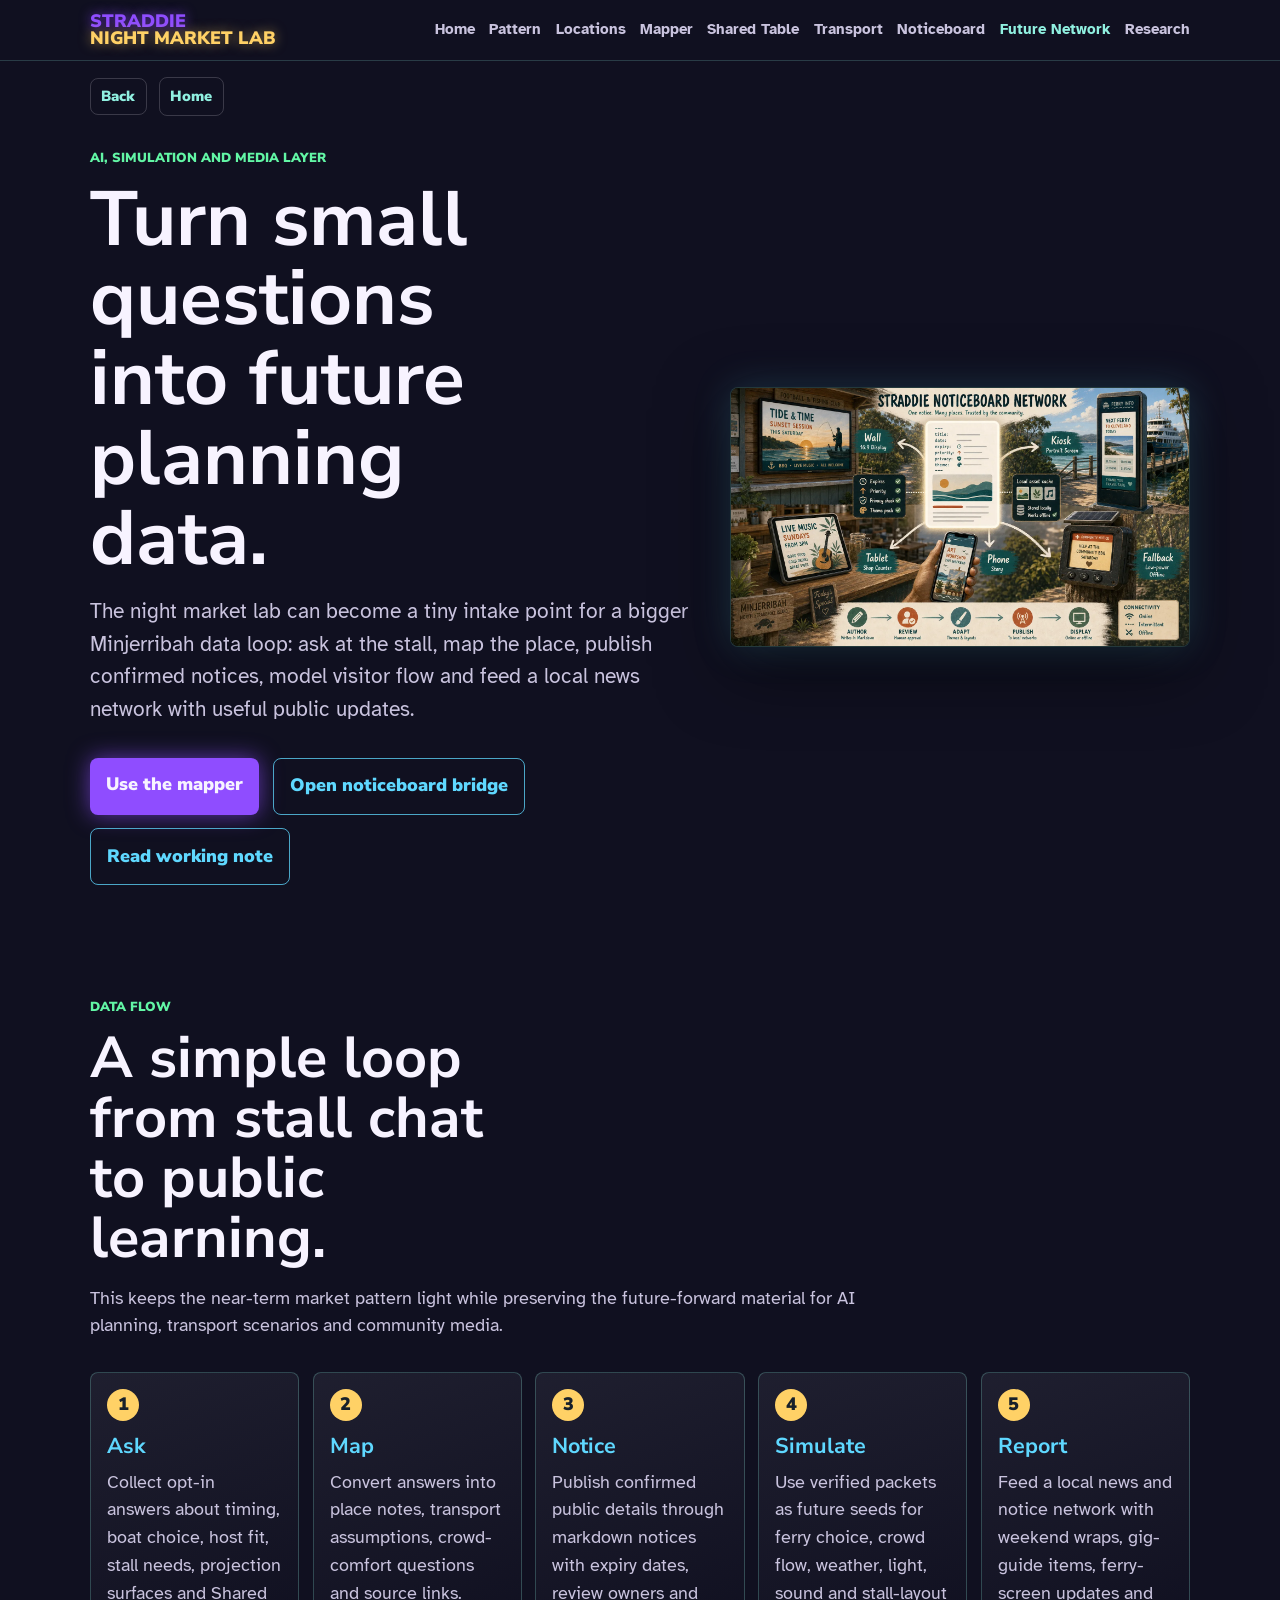
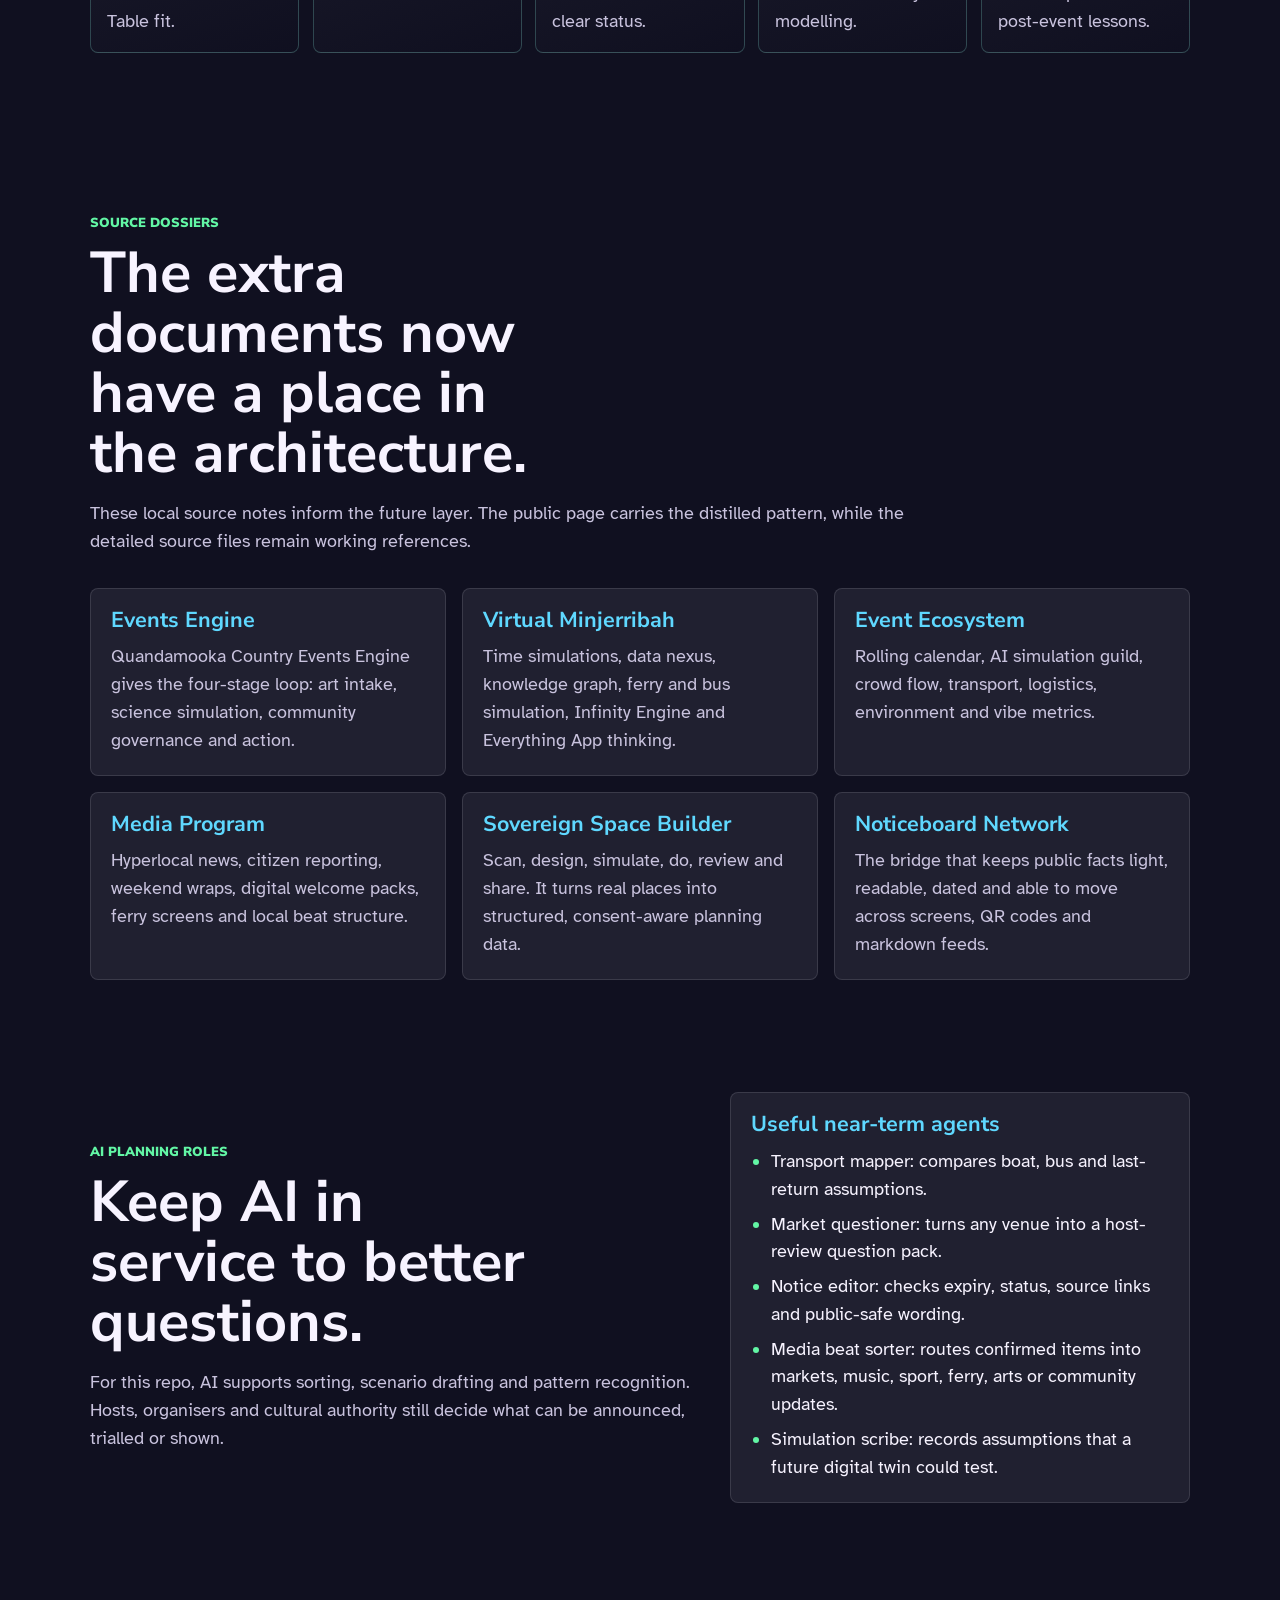
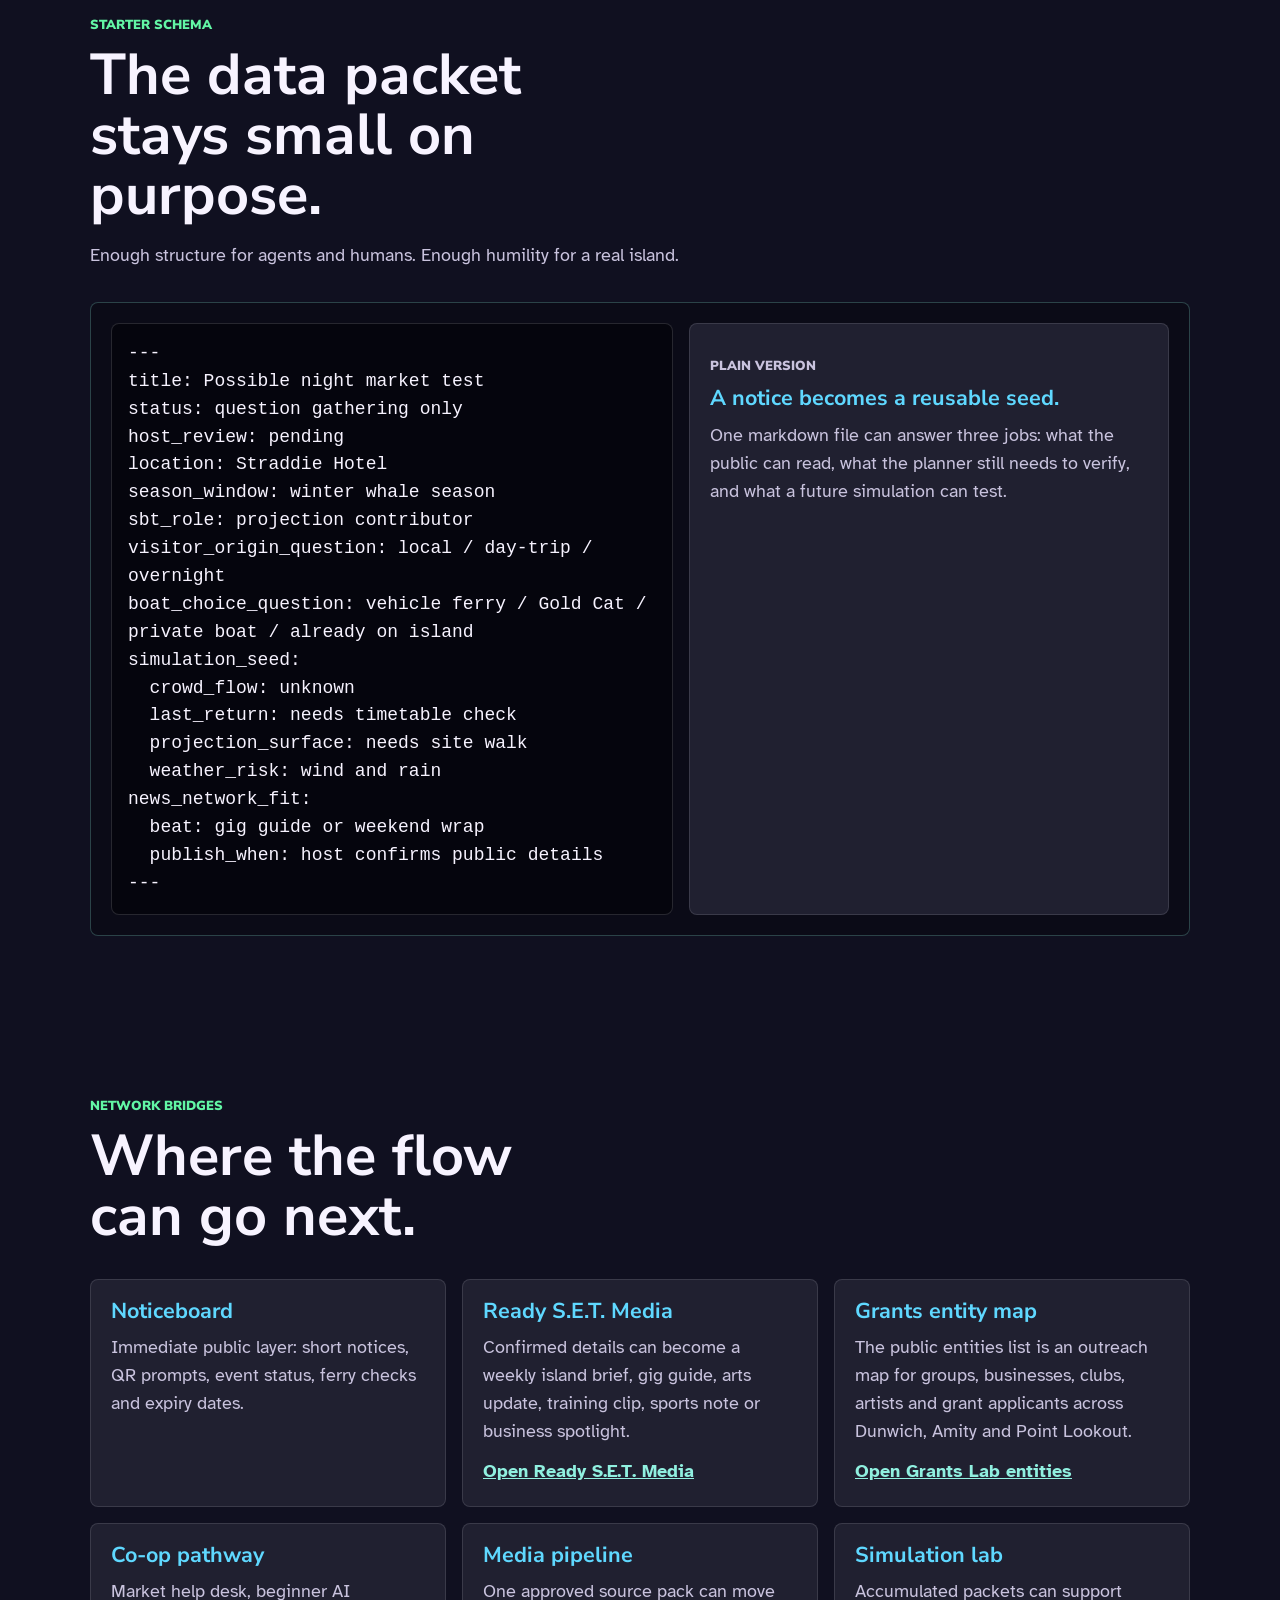
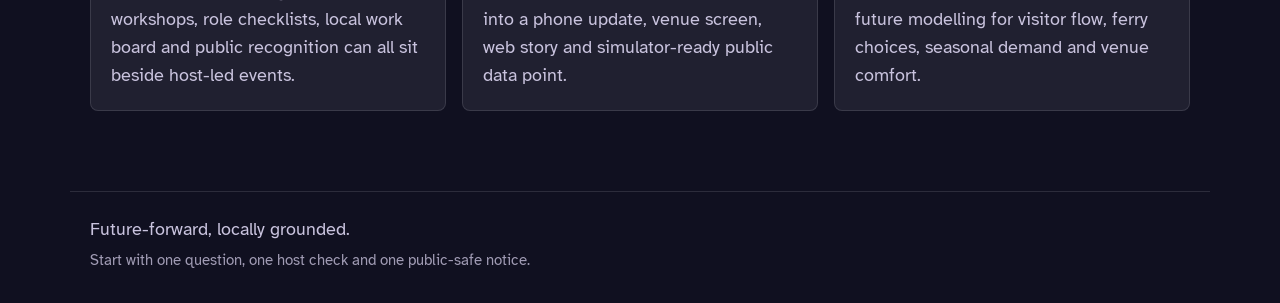
==== future-network.html @ 7c001ad7 "Create Straddie night market lab" ====
<!doctype html>
<html lang="en-AU">
  <head>
    <meta charset="utf-8">
    <meta name="viewport" content="width=device-width, initial-scale=1">
    <meta name="description" content="Future-forward AI, simulation, noticeboard and news-network integration for the Straddie Night Market Lab.">
    <title>Future Network | Straddie Night Market Lab</title>
    <link rel="preconnect" href="https://fonts.googleapis.com">
    <link rel="preconnect" href="https://fonts.gstatic.com" crossorigin>
    <link href="https://fonts.googleapis.com/css2?family=Atkinson+Hyperlegible:wght@400;700&family=Nunito+Sans:wght@700;800;900&display=swap" rel="stylesheet">
    <link rel="stylesheet" href="styles.css">
  </head>
  <body>
    <a class="skip-link" href="#main">Skip to content</a>
    <header class="site-header">
      <nav class="nav" aria-label="Main navigation">
        <a class="brand-mark" href="index.html" aria-label="Straddie Night Market Lab home"><span>Straddie</span><span>Night Market Lab</span></a>
        <button class="nav-toggle" type="button" aria-expanded="false" aria-controls="nav-links">Menu</button>
        <div class="nav-links" id="nav-links">
          <a href="index.html">Home</a>
          <a href="pattern.html">Pattern</a>
          <a href="locations.html">Locations</a>
          <a href="mapper.html">Mapper</a>
          <a href="shared-table.html">Shared Table</a>
          <a href="transport.html">Transport</a>
          <a href="noticeboard.html">Noticeboard</a>
          <a href="future-network.html" aria-current="page">Future Network</a>
          <a href="research.html">Research</a>
        </div>
      </nav>
    </header>
    <main id="main">
      <div class="page-tools" aria-label="Page navigation">
        <button class="back-button" type="button" data-back>Back</button>
        <a href="index.html">Home</a>
      </div>

      <section class="section compact split" aria-labelledby="future-title">
        <div class="section-heading">
          <p class="eyebrow">AI, simulation and media layer</p>
          <h1 id="future-title">Turn small questions into future planning data.</h1>
          <p class="hero-lede">The night market lab can become a tiny intake point for a bigger Minjerribah data loop: ask at the stall, map the place, publish confirmed notices, model visitor flow and feed a local news network with useful public updates.</p>
          <div class="action-row">
            <a class="button primary" href="mapper.html">Use the mapper</a>
            <a class="button secondary" href="noticeboard.html">Open noticeboard bridge</a>
            <a class="button secondary" href="docs/ai-simulation-noticeboard-network.md">Read working note</a>
          </div>
        </div>
        <figure class="feature-image">
          <img src="assets/noticeboard-device-pipeline.webp" alt="Noticeboard pipeline visual showing one markdown notice adapted to public screens, kiosks, tablets, phones and fallback devices." width="1200" height="900">
        </figure>
      </section>

      <section class="section compact" aria-labelledby="flow-title">
        <div class="section-heading">
          <p class="eyebrow">Data flow</p>
          <h2 id="flow-title">A simple loop from stall chat to public learning.</h2>
          <p>This keeps the near-term market pattern light while preserving the future-forward material for AI planning, transport scenarios and community media.</p>
        </div>
        <div class="flow-line">
          <article class="flow-step">
            <span>1</span>
            <h3>Ask</h3>
            <p>Collect opt-in answers about timing, boat choice, host fit, stall needs, projection surfaces and Shared Table fit.</p>
          </article>
          <article class="flow-step">
            <span>2</span>
            <h3>Map</h3>
            <p>Convert answers into place notes, transport assumptions, crowd-comfort questions and source links.</p>
          </article>
          <article class="flow-step">
            <span>3</span>
            <h3>Notice</h3>
            <p>Publish confirmed public details through markdown notices with expiry dates, review owners and clear status.</p>
          </article>
          <article class="flow-step">
            <span>4</span>
            <h3>Simulate</h3>
            <p>Use verified packets as future seeds for ferry choice, crowd flow, weather, light, sound and stall-layout modelling.</p>
          </article>
          <article class="flow-step">
            <span>5</span>
            <h3>Report</h3>
            <p>Feed a local news and notice network with weekend wraps, gig-guide items, ferry-screen updates and post-event lessons.</p>
          </article>
        </div>
      </section>

      <section class="section" aria-labelledby="sources-title">
        <div class="section-heading">
          <p class="eyebrow">Source dossiers</p>
          <h2 id="sources-title">The extra documents now have a place in the architecture.</h2>
          <p>These local source notes inform the future layer. The public page carries the distilled pattern, while the detailed source files remain working references.</p>
        </div>
        <div class="source-grid">
          <article class="source-card">
            <h3>Events Engine</h3>
            <p>Quandamooka Country Events Engine gives the four-stage loop: art intake, science simulation, community governance and action.</p>
          </article>
          <article class="source-card">
            <h3>Virtual Minjerribah</h3>
            <p>Time simulations, data nexus, knowledge graph, ferry and bus simulation, Infinity Engine and Everything App thinking.</p>
          </article>
          <article class="source-card">
            <h3>Event Ecosystem</h3>
            <p>Rolling calendar, AI simulation guild, crowd flow, transport, logistics, environment and vibe metrics.</p>
          </article>
          <article class="source-card">
            <h3>Media Program</h3>
            <p>Hyperlocal news, citizen reporting, weekend wraps, digital welcome packs, ferry screens and local beat structure.</p>
          </article>
          <article class="source-card">
            <h3>Sovereign Space Builder</h3>
            <p>Scan, design, simulate, do, review and share. It turns real places into structured, consent-aware planning data.</p>
          </article>
          <article class="source-card">
            <h3>Noticeboard Network</h3>
            <p>The bridge that keeps public facts light, readable, dated and able to move across screens, QR codes and markdown feeds.</p>
          </article>
        </div>
      </section>

      <section class="section compact split" aria-labelledby="ai-title">
        <div class="section-heading">
          <p class="eyebrow">AI planning roles</p>
          <h2 id="ai-title">Keep AI in service to better questions.</h2>
          <p>For this repo, AI supports sorting, scenario drafting and pattern recognition. Hosts, organisers and cultural authority still decide what can be announced, trialled or shown.</p>
        </div>
        <div class="panel">
          <h3>Useful near-term agents</h3>
          <ul>
            <li>Transport mapper: compares boat, bus and last-return assumptions.</li>
            <li>Market questioner: turns any venue into a host-review question pack.</li>
            <li>Notice editor: checks expiry, status, source links and public-safe wording.</li>
            <li>Media beat sorter: routes confirmed items into markets, music, sport, ferry, arts or community updates.</li>
            <li>Simulation scribe: records assumptions that a future digital twin could test.</li>
          </ul>
        </div>
      </section>

      <section class="section compact" aria-labelledby="schema-title">
        <div class="section-heading">
          <p class="eyebrow">Starter schema</p>
          <h2 id="schema-title">The data packet stays small on purpose.</h2>
          <p>Enough structure for agents and humans. Enough humility for a real island.</p>
        </div>
        <div class="notice-demo">
          <pre><code>---
title: Possible night market test
status: question gathering only
host_review: pending
location: Straddie Hotel
season_window: winter whale season
sbt_role: projection contributor
visitor_origin_question: local / day-trip / overnight
boat_choice_question: vehicle ferry / Gold Cat / private boat / already on island
simulation_seed:
  crowd_flow: unknown
  last_return: needs timetable check
  projection_surface: needs site walk
  weather_risk: wind and rain
news_network_fit:
  beat: gig guide or weekend wrap
  publish_when: host confirms public details
---</code></pre>
          <div class="panel">
            <p class="eyebrow">Plain version</p>
            <h3>A notice becomes a reusable seed.</h3>
            <p>One markdown file can answer three jobs: what the public can read, what the planner still needs to verify, and what a future simulation can test.</p>
          </div>
        </div>
      </section>

      <section class="section" aria-labelledby="bridges-title">
        <div class="section-heading">
          <p class="eyebrow">Network bridges</p>
          <h2 id="bridges-title">Where the flow can go next.</h2>
        </div>
        <div class="grid three">
          <article class="question-card">
            <h3>Noticeboard</h3>
            <p>Immediate public layer: short notices, QR prompts, event status, ferry checks and expiry dates.</p>
          </article>
          <article class="question-card">
            <h3>Ready S.E.T. Media</h3>
            <p>Confirmed details can become a weekly island brief, gig guide, arts update, training clip, sports note or business spotlight.</p>
            <p><a class="text-link" href="https://auraofintelligence.github.io/ready-set-co-op-hyperlocal-media/index.html" target="_blank" rel="noopener noreferrer">Open Ready S.E.T. Media</a></p>
          </article>
          <article class="question-card">
            <h3>Grants entity map</h3>
            <p>The public entities list is an outreach map for groups, businesses, clubs, artists and grant applicants across Dunwich, Amity and Point Lookout.</p>
            <p><a class="text-link" href="https://auraofintelligence.github.io/stradbroke-grants-lab/entities.html" target="_blank" rel="noopener noreferrer">Open Grants Lab entities</a></p>
          </article>
          <article class="question-card">
            <h3>Co-op pathway</h3>
            <p>Market help desk, beginner AI workshops, role checklists, local work board and public recognition can all sit beside host-led events.</p>
          </article>
          <article class="question-card">
            <h3>Media pipeline</h3>
            <p>One approved source pack can move into a phone update, venue screen, web story and simulator-ready public data point.</p>
          </article>
          <article class="question-card">
            <h3>Simulation lab</h3>
            <p>Accumulated packets can support future modelling for visitor flow, ferry choices, seasonal demand and venue comfort.</p>
          </article>
        </div>
      </section>
    </main>
    <footer class="site-footer">
      <div class="footer-copy">
        <p>Future-forward, locally grounded.</p>
        <p class="footer-note">Start with one question, one host check and one public-safe notice.</p>
      </div>
    </footer>
    <button class="to-top" type="button" data-to-top aria-label="Back to top">Top</button>
    <script src="data/market-data.js"></script>
    <script src="app.js"></script>
  </body>
</html>
---- styles.css ----
:root {
  --night-ink: #101020;
  --deep-panel: #202030;
  --panel-2: #171727;
  --strange-purple: #8f4dff;
  --true-cyan: #5fd8ff;
  --idea-gold: #ffd166;
  --help-green: #62f6a5;
  --minjerribah-aqua: #90f0e0;
  --soft-white: #f7f3ff;
  --muted-light: #c9c3de;
  --ink-text: #17202a;
  --paper: #f4fbfa;
  --warning: #ff9f6e;
  --heading: "Nunito Sans", "Avenir Next", Arial, sans-serif;
  --body: "Atkinson Hyperlegible", "Source Sans 3", Arial, sans-serif;
  --max-width: 1140px;
}

* {
  box-sizing: border-box;
}

html {
  scroll-behavior: smooth;
}

body {
  margin: 0;
  background: var(--night-ink);
  color: var(--soft-white);
  font-family: var(--body);
  font-size: 18px;
  line-height: 1.55;
}

img {
  display: block;
  height: auto;
  max-width: 100%;
}

a {
  color: inherit;
}

.skip-link {
  background: var(--idea-gold);
  color: var(--ink-text);
  left: 1rem;
  padding: 0.6rem 0.8rem;
  position: absolute;
  top: -4rem;
  z-index: 20;
}

.skip-link:focus {
  top: 1rem;
}

.site-header {
  background: rgba(16, 16, 32, 0.94);
  border-bottom: 1px solid rgba(144, 240, 224, 0.2);
  position: sticky;
  top: 0;
  z-index: 10;
}

.nav {
  align-items: center;
  display: flex;
  gap: 1rem;
  justify-content: space-between;
  margin: 0 auto;
  max-width: var(--max-width);
  padding: 0.8rem 1.25rem;
}

.brand-mark {
  color: var(--soft-white);
  display: grid;
  font-family: var(--heading);
  font-weight: 900;
  line-height: 0.95;
  text-decoration: none;
  text-transform: uppercase;
}

.brand-mark span:first-child {
  color: var(--strange-purple);
  text-shadow: 0 0 12px rgba(143, 77, 255, 0.75);
}

.brand-mark span:last-child {
  color: var(--idea-gold);
  text-shadow: 0 0 12px rgba(255, 209, 102, 0.55);
}

.nav-links {
  align-items: center;
  display: flex;
  flex-wrap: wrap;
  gap: 0.9rem;
  justify-content: flex-end;
}

.nav-links a {
  color: var(--muted-light);
  font-size: 0.92rem;
  font-weight: 700;
  text-decoration: none;
}

.nav-links a:hover,
.nav-links a:focus,
.nav-links a[aria-current="page"] {
  color: var(--minjerribah-aqua);
}

.nav-toggle {
  background: transparent;
  border: 1px solid rgba(247, 243, 255, 0.45);
  border-radius: 8px;
  color: var(--soft-white);
  display: none;
  font-family: var(--heading);
  font-weight: 800;
  padding: 0.55rem 0.75rem;
}

.page-tools {
  align-items: center;
  display: flex;
  gap: 0.75rem;
  margin: 0 auto;
  max-width: var(--max-width);
  padding: 1rem 1.25rem 0;
}

.page-tools a,
.back-button {
  background: transparent;
  border: 1px solid rgba(247, 243, 255, 0.18);
  border-radius: 8px;
  color: var(--minjerribah-aqua);
  cursor: pointer;
  font-family: var(--heading);
  font-size: 0.92rem;
  font-weight: 900;
  padding: 0.45rem 0.65rem;
  text-decoration: none;
}

.hero {
  margin: 0 auto;
  max-width: var(--max-width);
  min-height: calc(100vh - 74px);
  padding: 4rem 1.25rem 3rem;
}

.hero-grid {
  align-items: center;
  display: grid;
  gap: 2.25rem;
  grid-template-columns: minmax(0, 0.95fr) minmax(320px, 0.9fr);
}

.hero-copy {
  max-width: 680px;
}

.eyebrow {
  color: var(--help-green);
  font-family: var(--heading);
  font-size: 0.82rem;
  font-weight: 900;
  letter-spacing: 0;
  margin: 0 0 0.7rem;
  text-transform: uppercase;
}

h1,
h2,
h3,
h4 {
  font-family: var(--heading);
  letter-spacing: 0;
  line-height: 1.04;
  margin: 0;
}

h1 {
  color: var(--soft-white);
  font-size: clamp(2.65rem, 6vw, 5.1rem);
  max-width: 10.5ch;
}

h2 {
  font-size: clamp(2rem, 4.8vw, 3.6rem);
  max-width: 13ch;
}

h3 {
  font-size: 1.35rem;
}

h4 {
  color: var(--idea-gold);
  font-size: 1.05rem;
  margin-top: 1.2rem;
}

p {
  margin: 0;
}

.hero-lede {
  color: var(--muted-light);
  font-size: clamp(1.08rem, 2vw, 1.32rem);
  margin-top: 1.35rem;
  max-width: 38rem;
}

.hero-actions,
.action-row {
  display: flex;
  flex-wrap: wrap;
  gap: 0.85rem;
  margin-top: 2rem;
}

.button {
  border-radius: 8px;
  display: inline-flex;
  font-family: var(--heading);
  font-weight: 900;
  justify-content: center;
  min-width: 10rem;
  padding: 0.85rem 1rem;
  text-decoration: none;
}

.button.primary {
  background: var(--strange-purple);
  box-shadow: 0 0 22px rgba(143, 77, 255, 0.62);
  color: var(--soft-white);
}

.button.secondary {
  border: 1px solid rgba(95, 216, 255, 0.75);
  color: var(--true-cyan);
}

.hero-visual,
.feature-image {
  margin: 0;
}

.hero-visual img,
.feature-image img {
  background: #05050d;
  border: 1px solid rgba(144, 240, 224, 0.22);
  border-radius: 8px;
  box-shadow: 0 0 38px rgba(95, 216, 255, 0.18), 0 20px 70px rgba(0, 0, 0, 0.55);
  object-fit: contain;
  width: 100%;
}

.hero-visual img {
  max-height: min(66vh, 680px);
}

.signal-strip {
  background: var(--minjerribah-aqua);
  color: var(--ink-text);
  padding: 1rem 1.25rem;
}

.signal-strip-inner {
  display: grid;
  gap: 1rem;
  grid-template-columns: repeat(4, minmax(0, 1fr));
  margin: 0 auto;
  max-width: var(--max-width);
}

.signal-strip strong {
  display: block;
  font-family: var(--heading);
}

.section {
  margin: 0 auto;
  max-width: var(--max-width);
  padding: 5rem 1.25rem;
}

.section.compact {
  padding-top: 2rem;
}

.section-heading {
  max-width: 820px;
}

.section-heading p:not(.eyebrow) {
  color: var(--muted-light);
  margin-top: 1rem;
}

.split {
  align-items: center;
  display: grid;
  gap: 2rem;
  grid-template-columns: minmax(0, 0.95fr) minmax(280px, 0.72fr);
}

.panel,
.question-card,
.location-card,
.source-card,
.step-card {
  background: var(--deep-panel);
  border: 1px solid rgba(247, 243, 255, 0.12);
  border-radius: 8px;
  padding: 1.25rem;
}

.panel.warning {
  border-color: rgba(255, 159, 110, 0.5);
}

.panel h3,
.question-card h3,
.location-card h3,
.source-card h3,
.step-card h3 {
  color: var(--true-cyan);
}

.panel p,
.question-card p,
.location-card p,
.source-card p,
.step-card p,
.page-copy {
  color: var(--muted-light);
  margin-top: 0.75rem;
}

.grid,
.location-grid,
.source-grid,
.season-grid,
.step-grid {
  display: grid;
  gap: 1rem;
  margin-top: 2rem;
}

.grid.three,
.source-grid,
.season-grid {
  grid-template-columns: repeat(3, minmax(0, 1fr));
}

.location-grid {
  grid-template-columns: repeat(2, minmax(0, 1fr));
}

.step-grid {
  grid-template-columns: repeat(4, minmax(0, 1fr));
}

.location-card {
  display: grid;
  gap: 0.9rem;
}

.location-card p {
  margin-top: 0;
}

.tag-list {
  display: flex;
  flex-wrap: wrap;
  gap: 0.45rem;
}

.tag-list span {
  background: rgba(5, 5, 13, 0.45);
  border: 1px solid rgba(144, 240, 224, 0.22);
  border-radius: 999px;
  color: var(--minjerribah-aqua);
  font-family: var(--heading);
  font-size: 0.78rem;
  font-weight: 900;
  padding: 0.32rem 0.55rem;
}

.mini-grid {
  display: grid;
  gap: 0.75rem;
  grid-template-columns: repeat(2, minmax(0, 1fr));
}

.mini-grid div {
  background: rgba(5, 5, 13, 0.4);
  border: 1px solid rgba(247, 243, 255, 0.1);
  border-radius: 8px;
  padding: 0.85rem;
}

.mini-grid strong {
  color: var(--idea-gold);
  display: block;
  font-family: var(--heading);
  font-size: 0.86rem;
}

.mini-grid span {
  color: var(--muted-light);
  display: block;
  font-size: 0.95rem;
  margin-top: 0.35rem;
}

details {
  border-top: 1px solid rgba(247, 243, 255, 0.14);
  padding-top: 0.75rem;
}

summary {
  color: var(--help-green);
  cursor: pointer;
  font-family: var(--heading);
  font-weight: 900;
}

ul,
ol {
  color: var(--soft-white);
  margin: 0.8rem 0 0;
  padding-left: 1.25rem;
}

li + li {
  margin-top: 0.42rem;
}

li::marker {
  color: var(--help-green);
}

.source-row {
  display: flex;
  flex-wrap: wrap;
  gap: 0.5rem;
}

.source-row a,
.text-link {
  color: var(--minjerribah-aqua);
  font-weight: 700;
}

.source-row a {
  border: 1px solid rgba(144, 240, 224, 0.22);
  border-radius: 8px;
  font-size: 0.86rem;
  padding: 0.35rem 0.45rem;
  text-decoration: none;
}

.filter-row {
  display: flex;
  flex-wrap: wrap;
  gap: 0.65rem;
  margin-top: 2rem;
}

.filter-button,
.copy-button {
  background: transparent;
  border: 1px solid rgba(144, 240, 224, 0.35);
  border-radius: 8px;
  color: var(--minjerribah-aqua);
  cursor: pointer;
  font-family: var(--heading);
  font-weight: 900;
  padding: 0.65rem 0.8rem;
}

.filter-button:hover,
.filter-button:focus,
.filter-button.is-active,
.copy-button:hover,
.copy-button:focus {
  border-color: rgba(95, 216, 255, 0.8);
  color: var(--soft-white);
  box-shadow: 0 0 16px rgba(95, 216, 255, 0.16);
}

.mapper-shell {
  align-items: start;
  display: grid;
  gap: 1rem;
  grid-template-columns: minmax(0, 0.72fr) minmax(320px, 0.88fr);
  margin-top: 2rem;
}

.mapper-form {
  background: var(--deep-panel);
  border: 1px solid rgba(144, 240, 224, 0.2);
  border-radius: 8px;
  display: grid;
  gap: 1rem;
  padding: 1.25rem;
}

.mapper-form label {
  color: var(--soft-white);
  display: grid;
  font-family: var(--heading);
  font-weight: 900;
  gap: 0.35rem;
}

.mapper-form span {
  color: var(--muted-light);
  font-family: var(--body);
  font-size: 0.9rem;
  font-weight: 400;
}

.mapper-form select,
.mapper-form textarea {
  background: var(--panel-2);
  border: 1px solid rgba(247, 243, 255, 0.18);
  border-radius: 8px;
  color: var(--soft-white);
  font: inherit;
  padding: 0.8rem;
  width: 100%;
}

.mapper-output {
  background: linear-gradient(135deg, rgba(32, 32, 48, 0.96), rgba(16, 16, 32, 0.98));
  border: 1px solid rgba(144, 240, 224, 0.24);
  border-radius: 8px;
  min-height: 28rem;
  padding: 1.25rem;
}

.mapper-output p {
  color: var(--muted-light);
  margin-top: 0.7rem;
}

.notice-output {
  background: #05050d;
  border: 1px solid rgba(144, 240, 224, 0.24);
  border-radius: 8px;
  color: var(--soft-white);
  font: 0.9rem Consolas, "Courier New", monospace;
  min-height: 20rem;
  margin-top: 1rem;
  padding: 1rem;
  resize: vertical;
  width: 100%;
}

.transport-map {
  background: var(--paper);
  border-radius: 8px;
  color: var(--ink-text);
  display: grid;
  gap: 1rem;
  grid-template-columns: repeat(3, minmax(0, 1fr));
  padding: 1.25rem;
}

.transport-node {
  background: #ffffff;
  border: 1px solid rgba(23, 32, 42, 0.12);
  border-radius: 8px;
  padding: 1rem;
}

.transport-node h3 {
  color: #2637a1;
}

.transport-node p {
  color: #39414d;
  margin-top: 0.6rem;
}

.path-arrow {
  align-self: center;
  color: #267a5a;
  font-family: var(--heading);
  font-weight: 900;
  text-align: center;
}

.notice-demo {
  background: rgba(5, 5, 13, 0.42);
  border: 1px solid rgba(144, 240, 224, 0.24);
  border-radius: 8px;
  display: grid;
  gap: 1rem;
  grid-template-columns: minmax(0, 0.82fr) minmax(280px, 0.7fr);
  margin-top: 2rem;
  padding: 1.25rem;
}

.notice-demo pre {
  background: #05050d;
  border: 1px solid rgba(247, 243, 255, 0.14);
  border-radius: 8px;
  color: var(--soft-white);
  margin: 0;
  overflow-x: auto;
  padding: 1rem;
  white-space: pre-wrap;
}

.flow-line {
  display: grid;
  gap: 0.85rem;
  grid-template-columns: repeat(5, minmax(0, 1fr));
  margin-top: 2rem;
}

.flow-step {
  background: linear-gradient(160deg, rgba(32, 32, 48, 0.96), rgba(16, 16, 32, 0.96));
  border: 1px solid rgba(144, 240, 224, 0.24);
  border-radius: 8px;
  padding: 1rem;
}

.flow-step span {
  align-items: center;
  background: var(--idea-gold);
  border-radius: 999px;
  color: var(--ink-text);
  display: inline-flex;
  font-family: var(--heading);
  font-weight: 900;
  height: 2rem;
  justify-content: center;
  width: 2rem;
}

.flow-step h3 {
  color: var(--true-cyan);
  margin-top: 0.85rem;
}

.flow-step p {
  color: var(--muted-light);
  margin-top: 0.7rem;
}

.source-card a {
  color: var(--minjerribah-aqua);
}

a.source-card {
  color: inherit;
  display: block;
  text-decoration: none;
}

a.source-card:hover,
a.source-card:focus {
  border-color: rgba(144, 240, 224, 0.55);
}

.site-footer {
  align-items: center;
  border-top: 1px solid rgba(247, 243, 255, 0.12);
  color: var(--muted-light);
  display: flex;
  gap: 1rem;
  justify-content: space-between;
  margin: 0 auto;
  max-width: var(--max-width);
  padding: 1.5rem 1.25rem 2rem;
}

.footer-copy {
  display: grid;
  gap: 0.3rem;
}

.footer-note {
  color: rgba(201, 195, 222, 0.78);
  font-size: 0.92rem;
}

.to-top {
  background: var(--strange-purple);
  border: 0;
  border-radius: 999px;
  bottom: 1.25rem;
  box-shadow: 0 0 20px rgba(143, 77, 255, 0.55);
  color: var(--soft-white);
  cursor: pointer;
  font-family: var(--heading);
  font-size: 0.95rem;
  font-weight: 900;
  opacity: 0;
  padding: 0.8rem 1rem;
  pointer-events: none;
  position: fixed;
  right: 1.25rem;
  transform: translateY(0.5rem);
  transition: opacity 180ms ease, transform 180ms ease;
  z-index: 30;
}

.to-top.is-visible {
  opacity: 1;
  pointer-events: auto;
  transform: translateY(0);
}

@media (max-width: 920px) {
  .nav {
    align-items: start;
  }

  .nav-toggle {
    display: inline-flex;
  }

  .nav-links {
    background: var(--night-ink);
    border: 1px solid rgba(247, 243, 255, 0.15);
    border-radius: 8px;
    display: none;
    flex-direction: column;
    gap: 0.2rem;
    padding: 0.75rem;
    position: absolute;
    right: 1.25rem;
    top: 4.4rem;
  }

  .nav-links.is-open {
    display: flex;
  }

  .nav-links a {
    padding: 0.45rem 0.3rem;
  }

  .hero-grid,
  .split,
  .mapper-shell,
  .notice-demo {
    grid-template-columns: 1fr;
  }

  .hero {
    min-height: auto;
    padding-top: 3rem;
  }

  .signal-strip-inner,
  .grid.three,
  .source-grid,
  .season-grid,
  .step-grid,
  .flow-line,
  .location-grid,
  .transport-map {
    grid-template-columns: 1fr 1fr;
  }

  .hero-visual img {
    max-height: none;
  }
}

@media (max-width: 620px) {
  body {
    font-size: 16px;
  }

  .hero,
  .section {
    padding-left: 1rem;
    padding-right: 1rem;
  }

  .signal-strip-inner,
  .grid.three,
  .source-grid,
  .season-grid,
  .step-grid,
  .flow-line,
  .location-grid,
  .mini-grid,
  .transport-map {
    grid-template-columns: 1fr;
  }

  .button {
    width: 100%;
  }

  .site-footer {
    align-items: start;
    flex-direction: column;
  }
}
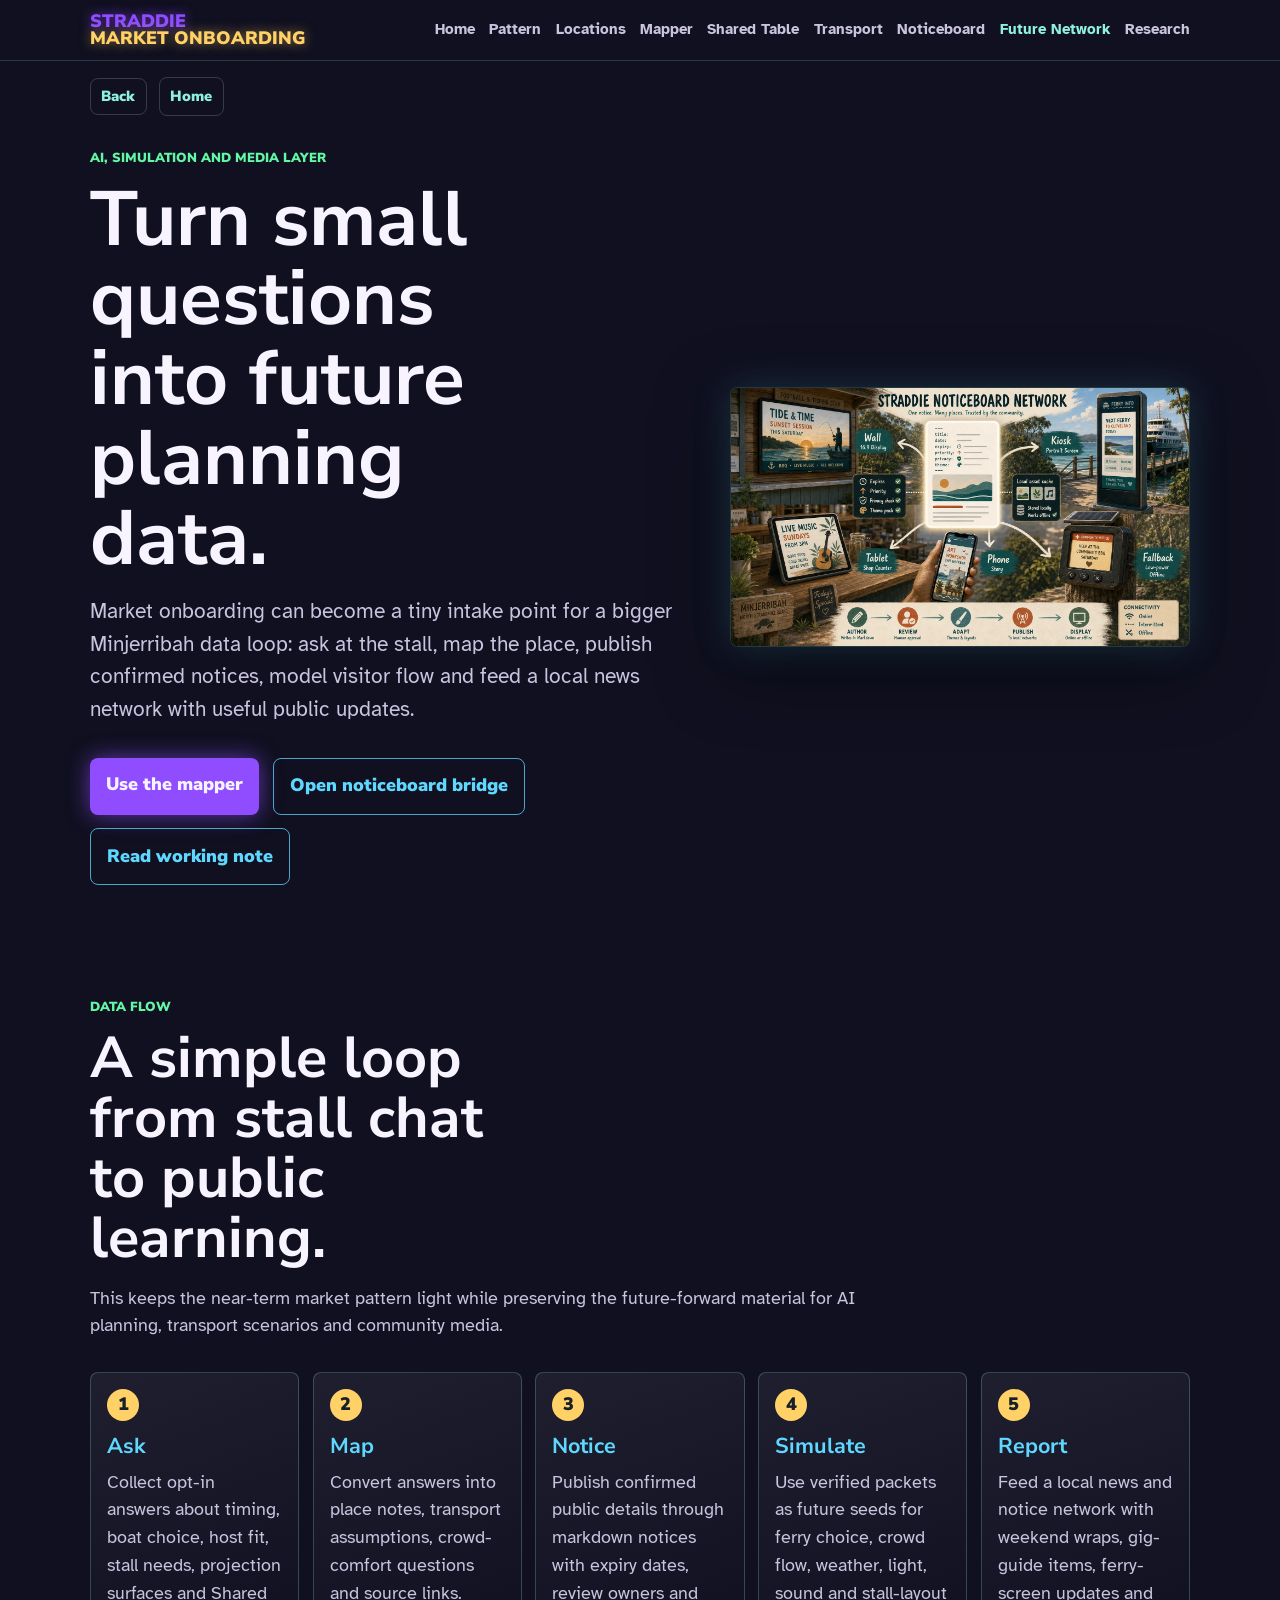
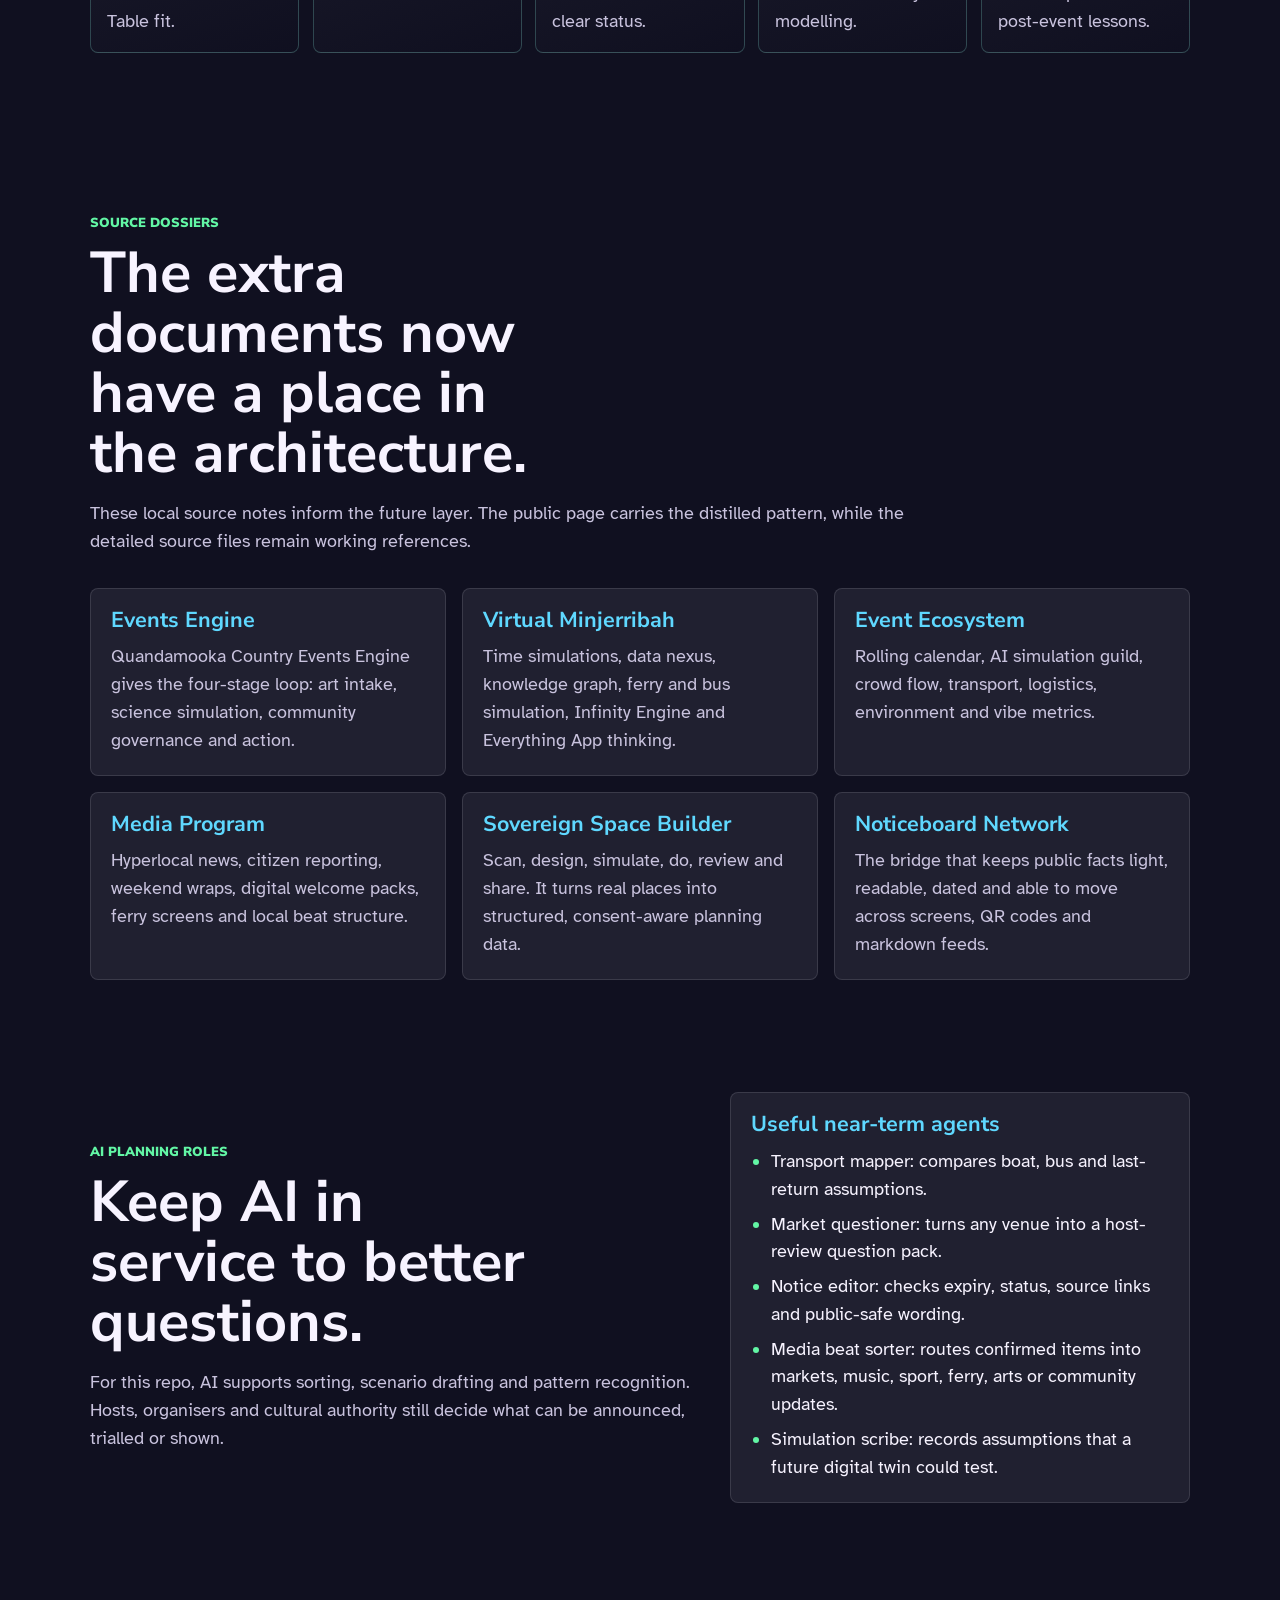
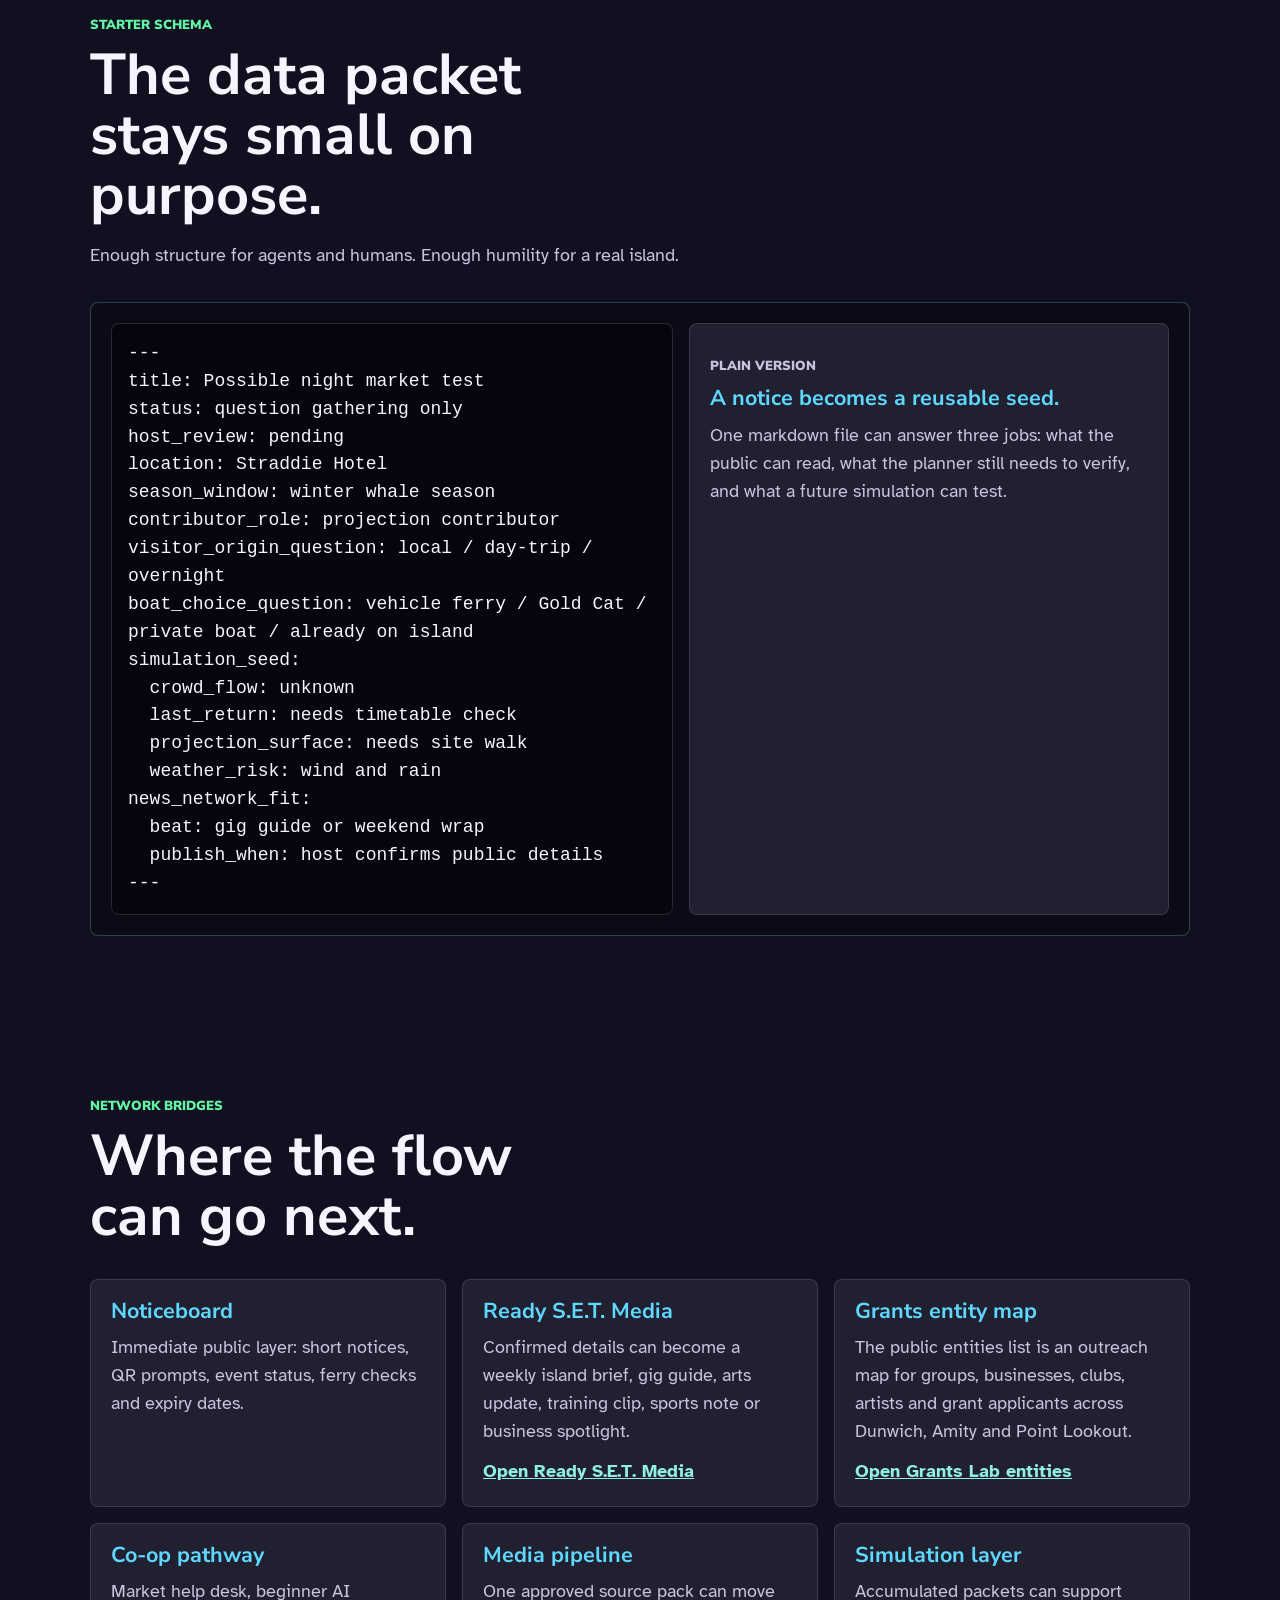
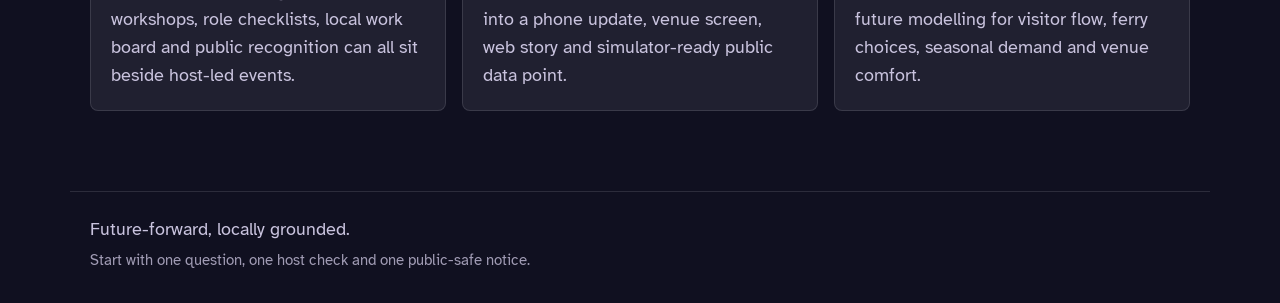
==== commit a879b8b4: "Refocus site as community onboarding" ====
--- a/future-network.html
+++ b/future-network.html
@@ -1,10 +1,10 @@
-<!doctype html>
+﻿<!doctype html>
 <html lang="en-AU">
   <head>
     <meta charset="utf-8">
     <meta name="viewport" content="width=device-width, initial-scale=1">
-    <meta name="description" content="Future-forward AI, simulation, noticeboard and news-network integration for the Straddie Night Market Lab.">
-    <title>Future Network | Straddie Night Market Lab</title>
+    <meta name="description" content="Future-forward AI, simulation, noticeboard and news-network integration for the Straddie Market Onboarding.">
+    <title>Future Network | Straddie Market Onboarding</title>
     <link rel="preconnect" href="https://fonts.googleapis.com">
     <link rel="preconnect" href="https://fonts.gstatic.com" crossorigin>
     <link href="https://fonts.googleapis.com/css2?family=Atkinson+Hyperlegible:wght@400;700&family=Nunito+Sans:wght@700;800;900&display=swap" rel="stylesheet">
@@ -14,7 +14,7 @@
     <a class="skip-link" href="#main">Skip to content</a>
     <header class="site-header">
       <nav class="nav" aria-label="Main navigation">
-        <a class="brand-mark" href="index.html" aria-label="Straddie Night Market Lab home"><span>Straddie</span><span>Night Market Lab</span></a>
+        <a class="brand-mark" href="index.html" aria-label="Straddie Market Onboarding home"><span>Straddie</span><span>Market Onboarding</span></a>
         <button class="nav-toggle" type="button" aria-expanded="false" aria-controls="nav-links">Menu</button>
         <div class="nav-links" id="nav-links">
           <a href="index.html">Home</a>
@@ -39,7 +39,7 @@
         <div class="section-heading">
           <p class="eyebrow">AI, simulation and media layer</p>
           <h1 id="future-title">Turn small questions into future planning data.</h1>
-          <p class="hero-lede">The night market lab can become a tiny intake point for a bigger Minjerribah data loop: ask at the stall, map the place, publish confirmed notices, model visitor flow and feed a local news network with useful public updates.</p>
+          <p class="hero-lede">Market onboarding can become a tiny intake point for a bigger Minjerribah data loop: ask at the stall, map the place, publish confirmed notices, model visitor flow and feed a local news network with useful public updates.</p>
           <div class="action-row">
             <a class="button primary" href="mapper.html">Use the mapper</a>
             <a class="button secondary" href="noticeboard.html">Open noticeboard bridge</a>
@@ -151,7 +151,7 @@
 host_review: pending
 location: Straddie Hotel
 season_window: winter whale season
-sbt_role: projection contributor
+contributor_role: projection contributor
 visitor_origin_question: local / day-trip / overnight
 boat_choice_question: vehicle ferry / Gold Cat / private boat / already on island
 simulation_seed:
@@ -200,7 +200,7 @@
             <p>One approved source pack can move into a phone update, venue screen, web story and simulator-ready public data point.</p>
           </article>
           <article class="question-card">
-            <h3>Simulation lab</h3>
+            <h3>Simulation layer</h3>
             <p>Accumulated packets can support future modelling for visitor flow, ferry choices, seasonal demand and venue comfort.</p>
           </article>
         </div>
@@ -217,3 +217,4 @@
     <script src="app.js"></script>
   </body>
 </html>
+
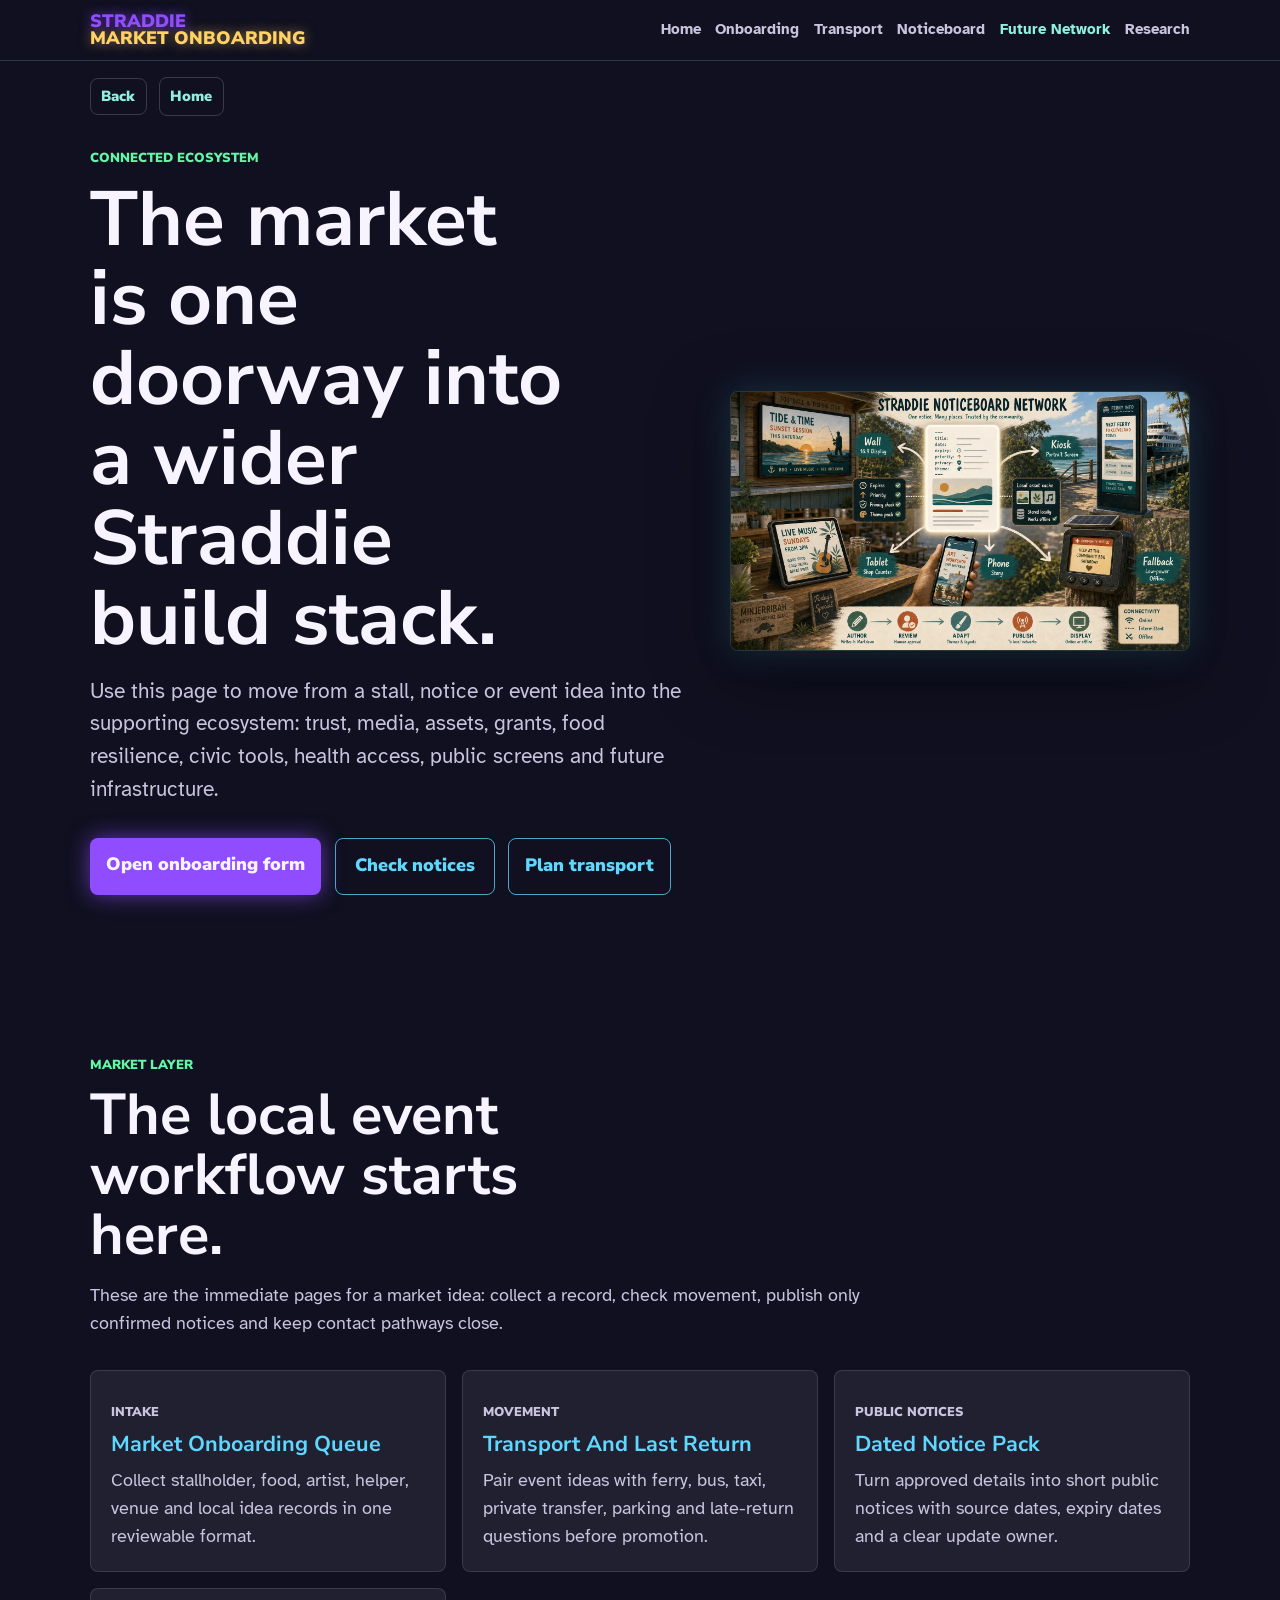
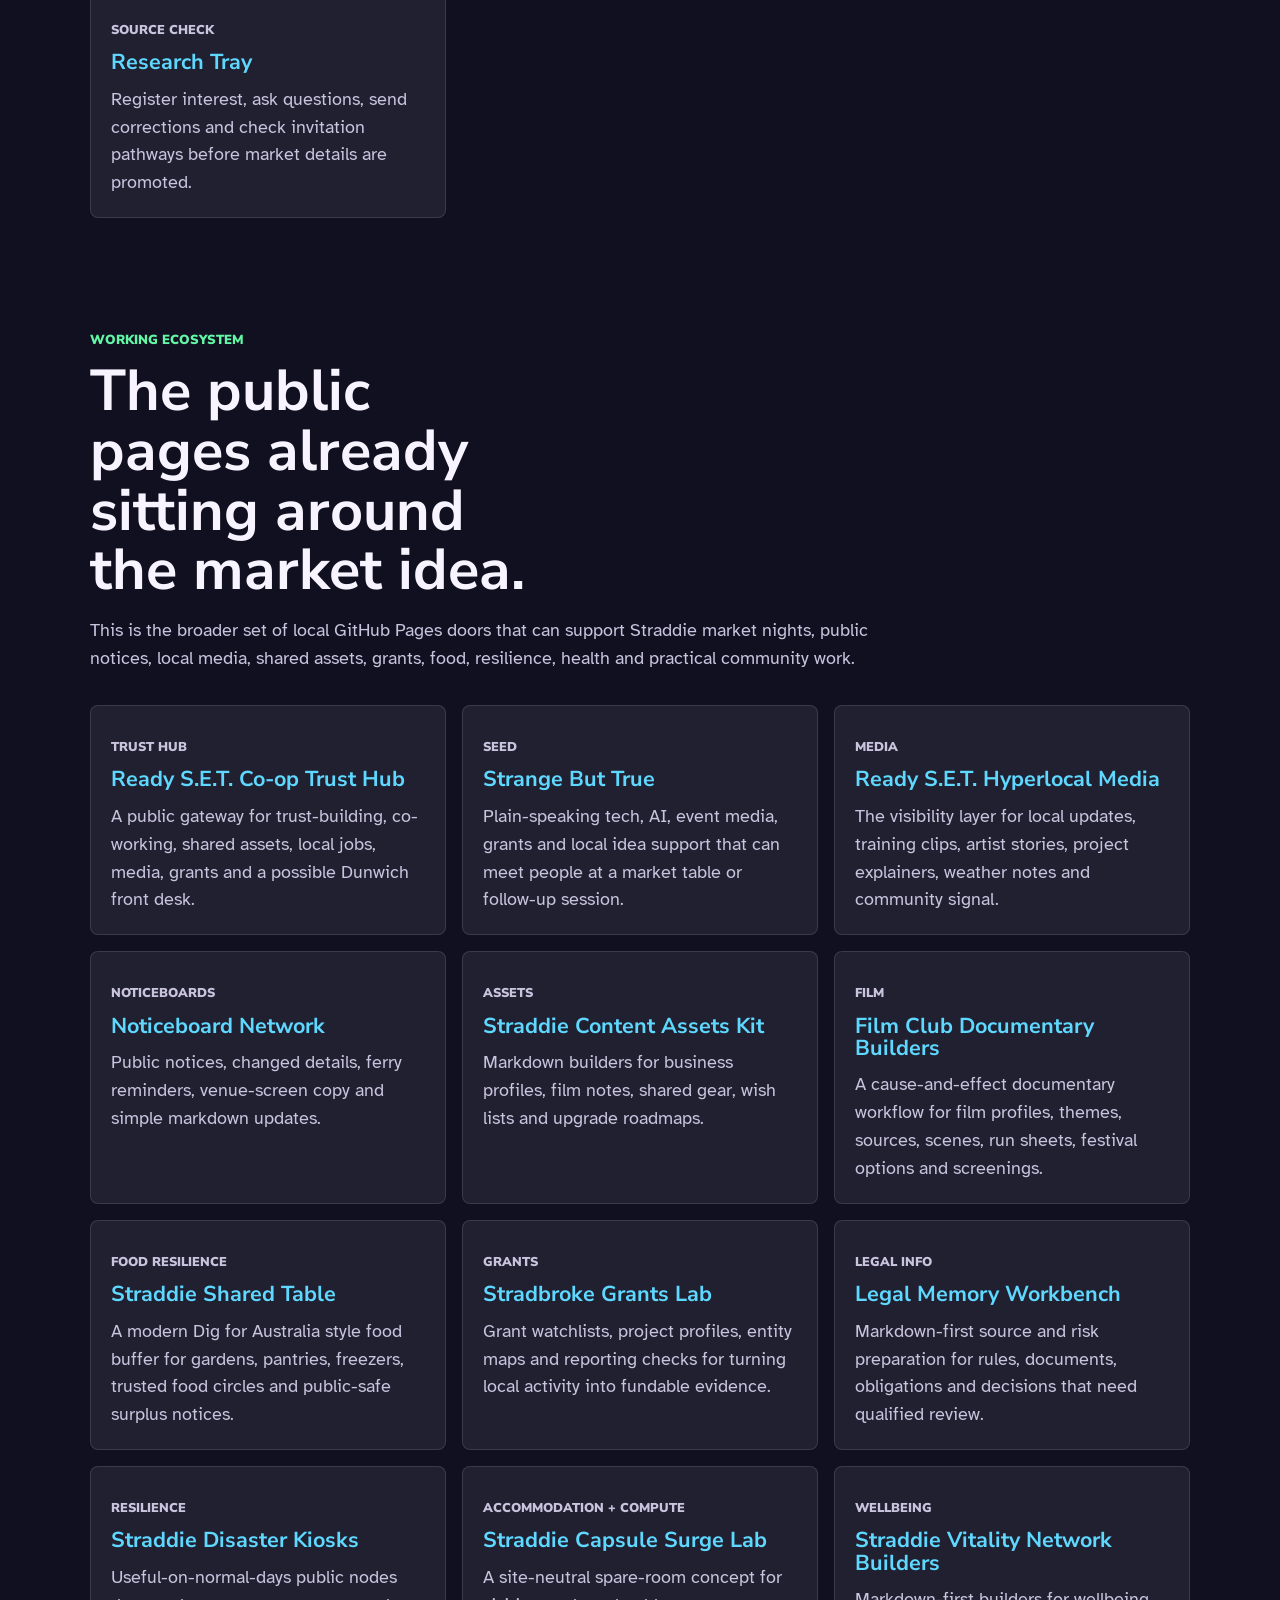
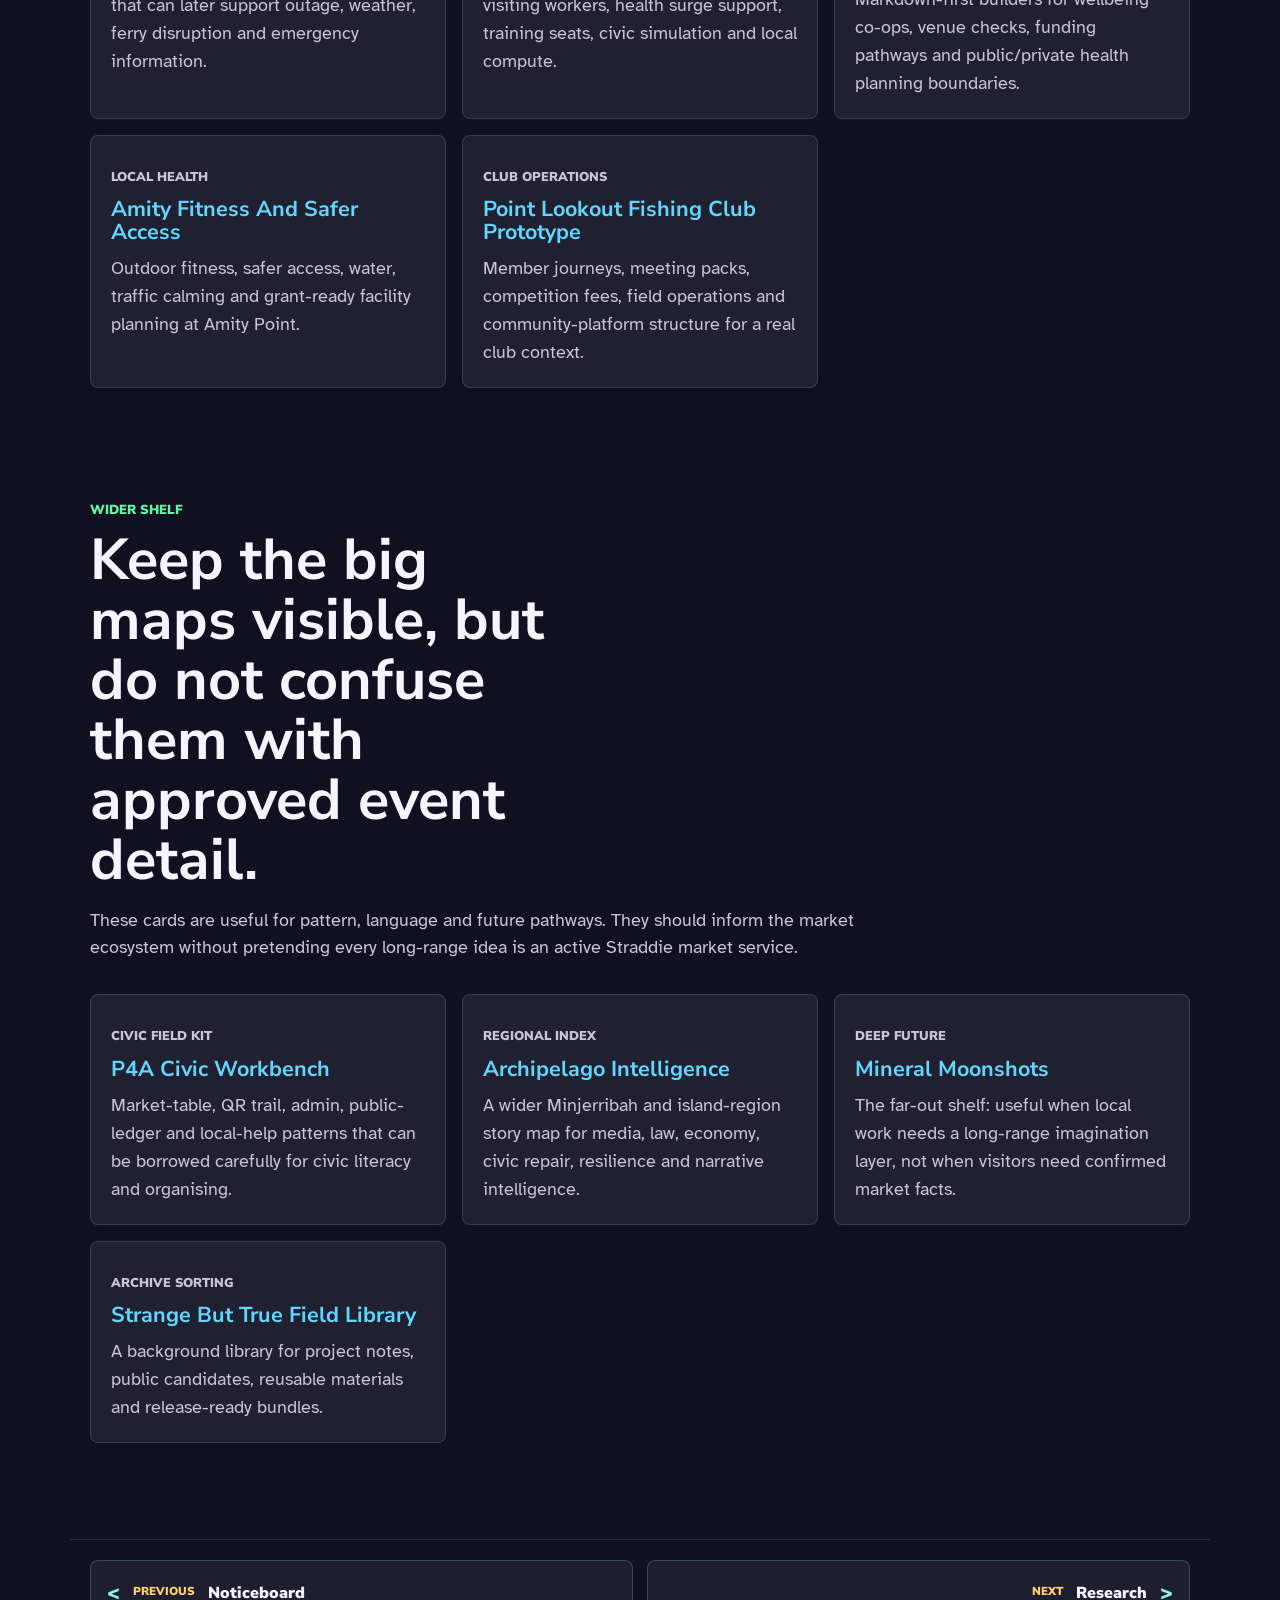
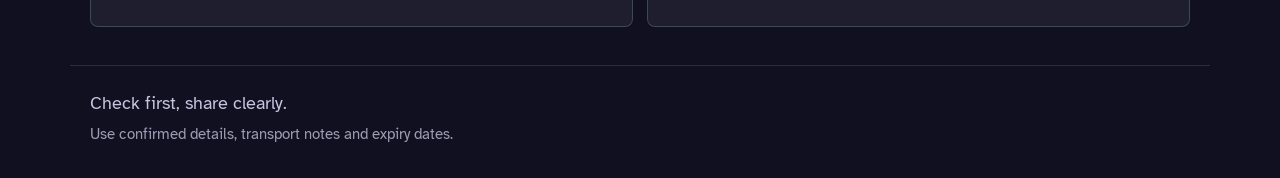
==== commit 14030cea: "Publish market onboarding update" ====
--- a/future-network.html
+++ b/future-network.html
@@ -1,14 +1,14 @@
-﻿<!doctype html>
+<!doctype html>
 <html lang="en-AU">
   <head>
     <meta charset="utf-8">
     <meta name="viewport" content="width=device-width, initial-scale=1">
-    <meta name="description" content="Future-forward AI, simulation, noticeboard and news-network integration for the Straddie Market Onboarding.">
+    <meta name="description" content="A broader Straddie ecosystem map for market onboarding, notices, media, shared assets, grants, resilience, health, food, civic and future infrastructure projects.">
     <title>Future Network | Straddie Market Onboarding</title>
     <link rel="preconnect" href="https://fonts.googleapis.com">
     <link rel="preconnect" href="https://fonts.gstatic.com" crossorigin>
     <link href="https://fonts.googleapis.com/css2?family=Atkinson+Hyperlegible:wght@400;700&family=Nunito+Sans:wght@700;800;900&display=swap" rel="stylesheet">
-    <link rel="stylesheet" href="styles.css">
+    <link rel="stylesheet" href="styles.css?v=20260522-nav">
   </head>
   <body>
     <a class="skip-link" href="#main">Skip to content</a>
@@ -18,10 +18,7 @@
         <button class="nav-toggle" type="button" aria-expanded="false" aria-controls="nav-links">Menu</button>
         <div class="nav-links" id="nav-links">
           <a href="index.html">Home</a>
-          <a href="pattern.html">Pattern</a>
-          <a href="locations.html">Locations</a>
-          <a href="mapper.html">Mapper</a>
-          <a href="shared-table.html">Shared Table</a>
+          <a href="mapper.html">Onboarding</a>
           <a href="transport.html">Transport</a>
           <a href="noticeboard.html">Noticeboard</a>
           <a href="future-network.html" aria-current="page">Future Network</a>
@@ -37,183 +34,179 @@
 
       <section class="section compact split" aria-labelledby="future-title">
         <div class="section-heading">
-          <p class="eyebrow">AI, simulation and media layer</p>
-          <h1 id="future-title">Turn small questions into future planning data.</h1>
-          <p class="hero-lede">Market onboarding can become a tiny intake point for a bigger Minjerribah data loop: ask at the stall, map the place, publish confirmed notices, model visitor flow and feed a local news network with useful public updates.</p>
+          <p class="eyebrow">Connected ecosystem</p>
+          <h1 id="future-title">The market is one doorway into a wider Straddie build stack.</h1>
+          <p class="hero-lede">Use this page to move from a stall, notice or event idea into the supporting ecosystem: trust, media, assets, grants, food resilience, civic tools, health access, public screens and future infrastructure.</p>
           <div class="action-row">
-            <a class="button primary" href="mapper.html">Use the mapper</a>
-            <a class="button secondary" href="noticeboard.html">Open noticeboard bridge</a>
-            <a class="button secondary" href="docs/ai-simulation-noticeboard-network.md">Read working note</a>
+            <a class="button primary" href="mapper.html">Open onboarding form</a>
+            <a class="button secondary" href="noticeboard.html">Check notices</a>
+            <a class="button secondary" href="transport.html">Plan transport</a>
           </div>
         </div>
         <figure class="feature-image">
-          <img src="assets/noticeboard-device-pipeline.webp" alt="Noticeboard pipeline visual showing one markdown notice adapted to public screens, kiosks, tablets, phones and fallback devices." width="1200" height="900">
+          <img src="assets/noticeboard-device-pipeline.webp" alt="Noticeboard pipeline visual showing one notice adapted to public screens, kiosks, tablets, phones and fallback devices." width="1200" height="900">
         </figure>
       </section>
 
-      <section class="section compact" aria-labelledby="flow-title">
-        <div class="section-heading">
-          <p class="eyebrow">Data flow</p>
-          <h2 id="flow-title">A simple loop from stall chat to public learning.</h2>
-          <p>This keeps the near-term market pattern light while preserving the future-forward material for AI planning, transport scenarios and community media.</p>
-        </div>
-        <div class="flow-line">
-          <article class="flow-step">
-            <span>1</span>
-            <h3>Ask</h3>
-            <p>Collect opt-in answers about timing, boat choice, host fit, stall needs, projection surfaces and Shared Table fit.</p>
-          </article>
-          <article class="flow-step">
-            <span>2</span>
-            <h3>Map</h3>
-            <p>Convert answers into place notes, transport assumptions, crowd-comfort questions and source links.</p>
-          </article>
-          <article class="flow-step">
-            <span>3</span>
-            <h3>Notice</h3>
-            <p>Publish confirmed public details through markdown notices with expiry dates, review owners and clear status.</p>
-          </article>
-          <article class="flow-step">
-            <span>4</span>
-            <h3>Simulate</h3>
-            <p>Use verified packets as future seeds for ferry choice, crowd flow, weather, light, sound and stall-layout modelling.</p>
-          </article>
-          <article class="flow-step">
-            <span>5</span>
-            <h3>Report</h3>
-            <p>Feed a local news and notice network with weekend wraps, gig-guide items, ferry-screen updates and post-event lessons.</p>
-          </article>
-        </div>
-      </section>
-
-      <section class="section" aria-labelledby="sources-title">
-        <div class="section-heading">
-          <p class="eyebrow">Source dossiers</p>
-          <h2 id="sources-title">The extra documents now have a place in the architecture.</h2>
-          <p>These local source notes inform the future layer. The public page carries the distilled pattern, while the detailed source files remain working references.</p>
+      <section class="section" aria-labelledby="market-stack-title">
+        <div class="section-heading">
+          <p class="eyebrow">Market layer</p>
+          <h2 id="market-stack-title">The local event workflow starts here.</h2>
+          <p>These are the immediate pages for a market idea: collect a record, check movement, publish only confirmed notices and keep contact pathways close.</p>
         </div>
         <div class="source-grid">
-          <article class="source-card">
-            <h3>Events Engine</h3>
-            <p>Quandamooka Country Events Engine gives the four-stage loop: art intake, science simulation, community governance and action.</p>
-          </article>
-          <article class="source-card">
-            <h3>Virtual Minjerribah</h3>
-            <p>Time simulations, data nexus, knowledge graph, ferry and bus simulation, Infinity Engine and Everything App thinking.</p>
-          </article>
-          <article class="source-card">
-            <h3>Event Ecosystem</h3>
-            <p>Rolling calendar, AI simulation guild, crowd flow, transport, logistics, environment and vibe metrics.</p>
-          </article>
-          <article class="source-card">
-            <h3>Media Program</h3>
-            <p>Hyperlocal news, citizen reporting, weekend wraps, digital welcome packs, ferry screens and local beat structure.</p>
-          </article>
-          <article class="source-card">
-            <h3>Sovereign Space Builder</h3>
-            <p>Scan, design, simulate, do, review and share. It turns real places into structured, consent-aware planning data.</p>
-          </article>
-          <article class="source-card">
+          <a class="source-card network-card" href="mapper.html">
+            <p class="card-tag">Intake</p>
+            <h3>Market Onboarding Queue</h3>
+            <p>Collect stallholder, food, artist, helper, venue and local idea records in one reviewable format.</p>
+          </a>
+          <a class="source-card network-card" href="transport.html">
+            <p class="card-tag">Movement</p>
+            <h3>Transport And Last Return</h3>
+            <p>Pair event ideas with ferry, bus, taxi, private transfer, parking and late-return questions before promotion.</p>
+          </a>
+          <a class="source-card network-card" href="noticeboard.html">
+            <p class="card-tag">Public notices</p>
+            <h3>Dated Notice Pack</h3>
+            <p>Turn approved details into short public notices with source dates, expiry dates and a clear update owner.</p>
+          </a>
+          <a class="source-card network-card" href="research.html">
+            <p class="card-tag">Source check</p>
+            <h3>Research Tray</h3>
+            <p>Register interest, ask questions, send corrections and check invitation pathways before market details are promoted.</p>
+          </a>
+        </div>
+      </section>
+
+      <section class="section compact" aria-labelledby="ecosystem-title">
+        <div class="section-heading">
+          <p class="eyebrow">Working ecosystem</p>
+          <h2 id="ecosystem-title">The public pages already sitting around the market idea.</h2>
+          <p>This is the broader set of local GitHub Pages doors that can support Straddie market nights, public notices, local media, shared assets, grants, food, resilience, health and practical community work.</p>
+        </div>
+        <div class="source-grid">
+          <a class="source-card network-card" href="https://auraofintelligence.github.io/ready-set-co-op-trust-hub/" target="_blank" rel="noopener noreferrer">
+            <p class="card-tag">Trust hub</p>
+            <h3>Ready S.E.T. Co-op Trust Hub</h3>
+            <p>A public gateway for trust-building, co-working, shared assets, local jobs, media, grants and a possible Dunwich front desk.</p>
+          </a>
+          <a class="source-card network-card" href="https://auraofintelligence.github.io/strange-but-true/" target="_blank" rel="noopener noreferrer">
+            <p class="card-tag">Seed</p>
+            <h3>Strange But True</h3>
+            <p>Plain-speaking tech, AI, event media, grants and local idea support that can meet people at a market table or follow-up session.</p>
+          </a>
+          <a class="source-card network-card" href="https://auraofintelligence.github.io/ready-set-co-op-hyperlocal-media/" target="_blank" rel="noopener noreferrer">
+            <p class="card-tag">Media</p>
+            <h3>Ready S.E.T. Hyperlocal Media</h3>
+            <p>The visibility layer for local updates, training clips, artist stories, project explainers, weather notes and community signal.</p>
+          </a>
+          <a class="source-card network-card" href="https://auraofintelligence.github.io/straddie-noticeboard-network/" target="_blank" rel="noopener noreferrer">
+            <p class="card-tag">Noticeboards</p>
             <h3>Noticeboard Network</h3>
-            <p>The bridge that keeps public facts light, readable, dated and able to move across screens, QR codes and markdown feeds.</p>
-          </article>
-        </div>
-      </section>
-
-      <section class="section compact split" aria-labelledby="ai-title">
-        <div class="section-heading">
-          <p class="eyebrow">AI planning roles</p>
-          <h2 id="ai-title">Keep AI in service to better questions.</h2>
-          <p>For this repo, AI supports sorting, scenario drafting and pattern recognition. Hosts, organisers and cultural authority still decide what can be announced, trialled or shown.</p>
-        </div>
-        <div class="panel">
-          <h3>Useful near-term agents</h3>
-          <ul>
-            <li>Transport mapper: compares boat, bus and last-return assumptions.</li>
-            <li>Market questioner: turns any venue into a host-review question pack.</li>
-            <li>Notice editor: checks expiry, status, source links and public-safe wording.</li>
-            <li>Media beat sorter: routes confirmed items into markets, music, sport, ferry, arts or community updates.</li>
-            <li>Simulation scribe: records assumptions that a future digital twin could test.</li>
-          </ul>
-        </div>
-      </section>
-
-      <section class="section compact" aria-labelledby="schema-title">
-        <div class="section-heading">
-          <p class="eyebrow">Starter schema</p>
-          <h2 id="schema-title">The data packet stays small on purpose.</h2>
-          <p>Enough structure for agents and humans. Enough humility for a real island.</p>
-        </div>
-        <div class="notice-demo">
-          <pre><code>---
-title: Possible night market test
-status: question gathering only
-host_review: pending
-location: Straddie Hotel
-season_window: winter whale season
-contributor_role: projection contributor
-visitor_origin_question: local / day-trip / overnight
-boat_choice_question: vehicle ferry / Gold Cat / private boat / already on island
-simulation_seed:
-  crowd_flow: unknown
-  last_return: needs timetable check
-  projection_surface: needs site walk
-  weather_risk: wind and rain
-news_network_fit:
-  beat: gig guide or weekend wrap
-  publish_when: host confirms public details
----</code></pre>
-          <div class="panel">
-            <p class="eyebrow">Plain version</p>
-            <h3>A notice becomes a reusable seed.</h3>
-            <p>One markdown file can answer three jobs: what the public can read, what the planner still needs to verify, and what a future simulation can test.</p>
-          </div>
-        </div>
-      </section>
-
-      <section class="section" aria-labelledby="bridges-title">
-        <div class="section-heading">
-          <p class="eyebrow">Network bridges</p>
-          <h2 id="bridges-title">Where the flow can go next.</h2>
-        </div>
-        <div class="grid three">
-          <article class="question-card">
-            <h3>Noticeboard</h3>
-            <p>Immediate public layer: short notices, QR prompts, event status, ferry checks and expiry dates.</p>
-          </article>
-          <article class="question-card">
-            <h3>Ready S.E.T. Media</h3>
-            <p>Confirmed details can become a weekly island brief, gig guide, arts update, training clip, sports note or business spotlight.</p>
-            <p><a class="text-link" href="https://auraofintelligence.github.io/ready-set-co-op-hyperlocal-media/index.html" target="_blank" rel="noopener noreferrer">Open Ready S.E.T. Media</a></p>
-          </article>
-          <article class="question-card">
-            <h3>Grants entity map</h3>
-            <p>The public entities list is an outreach map for groups, businesses, clubs, artists and grant applicants across Dunwich, Amity and Point Lookout.</p>
-            <p><a class="text-link" href="https://auraofintelligence.github.io/stradbroke-grants-lab/entities.html" target="_blank" rel="noopener noreferrer">Open Grants Lab entities</a></p>
-          </article>
-          <article class="question-card">
-            <h3>Co-op pathway</h3>
-            <p>Market help desk, beginner AI workshops, role checklists, local work board and public recognition can all sit beside host-led events.</p>
-          </article>
-          <article class="question-card">
-            <h3>Media pipeline</h3>
-            <p>One approved source pack can move into a phone update, venue screen, web story and simulator-ready public data point.</p>
-          </article>
-          <article class="question-card">
-            <h3>Simulation layer</h3>
-            <p>Accumulated packets can support future modelling for visitor flow, ferry choices, seasonal demand and venue comfort.</p>
-          </article>
-        </div>
-      </section>
+            <p>Public notices, changed details, ferry reminders, venue-screen copy and simple markdown updates.</p>
+          </a>
+          <a class="source-card network-card" href="https://auraofintelligence.github.io/straddie-content-assets-kit/" target="_blank" rel="noopener noreferrer">
+            <p class="card-tag">Assets</p>
+            <h3>Straddie Content Assets Kit</h3>
+            <p>Markdown builders for business profiles, film notes, shared gear, wish lists and upgrade roadmaps.</p>
+          </a>
+          <a class="source-card network-card" href="https://auraofintelligence.github.io/film-club-documentary-builders/" target="_blank" rel="noopener noreferrer">
+            <p class="card-tag">Film</p>
+            <h3>Film Club Documentary Builders</h3>
+            <p>A cause-and-effect documentary workflow for film profiles, themes, sources, scenes, run sheets, festival options and screenings.</p>
+          </a>
+          <a class="source-card network-card" href="https://auraofintelligence.github.io/shared-table-initiative/" target="_blank" rel="noopener noreferrer">
+            <p class="card-tag">Food resilience</p>
+            <h3>Straddie Shared Table</h3>
+            <p>A modern Dig for Australia style food buffer for gardens, pantries, freezers, trusted food circles and public-safe surplus notices.</p>
+          </a>
+          <a class="source-card network-card" href="https://auraofintelligence.github.io/stradbroke-grants-lab/" target="_blank" rel="noopener noreferrer">
+            <p class="card-tag">Grants</p>
+            <h3>Stradbroke Grants Lab</h3>
+            <p>Grant watchlists, project profiles, entity maps and reporting checks for turning local activity into fundable evidence.</p>
+          </a>
+          <a class="source-card network-card" href="https://auraofintelligence.github.io/legal-memory-workbench/" target="_blank" rel="noopener noreferrer">
+            <p class="card-tag">Legal info</p>
+            <h3>Legal Memory Workbench</h3>
+            <p>Markdown-first source and risk preparation for rules, documents, obligations and decisions that need qualified review.</p>
+          </a>
+          <a class="source-card network-card" href="https://auraofintelligence.github.io/straddie-disaster-kiosks/" target="_blank" rel="noopener noreferrer">
+            <p class="card-tag">Resilience</p>
+            <h3>Straddie Disaster Kiosks</h3>
+            <p>Useful-on-normal-days public nodes that can later support outage, weather, ferry disruption and emergency information.</p>
+          </a>
+          <a class="source-card network-card" href="https://auraofintelligence.github.io/straddie-capsule-surge-lab/" target="_blank" rel="noopener noreferrer">
+            <p class="card-tag">Accommodation + compute</p>
+            <h3>Straddie Capsule Surge Lab</h3>
+            <p>A site-neutral spare-room concept for visiting workers, health surge support, training seats, civic simulation and local compute.</p>
+          </a>
+          <a class="source-card network-card" href="https://auraofintelligence.github.io/straddie-vitality-network-builders/" target="_blank" rel="noopener noreferrer">
+            <p class="card-tag">Wellbeing</p>
+            <h3>Straddie Vitality Network Builders</h3>
+            <p>Markdown-first builders for wellbeing co-ops, venue checks, funding pathways and public/private health planning boundaries.</p>
+          </a>
+          <a class="source-card network-card" href="https://auraofintelligence.github.io/amity-outdoor-fitness-grant/" target="_blank" rel="noopener noreferrer">
+            <p class="card-tag">Local health</p>
+            <h3>Amity Fitness And Safer Access</h3>
+            <p>Outdoor fitness, safer access, water, traffic calming and grant-ready facility planning at Amity Point.</p>
+          </a>
+          <a class="source-card network-card" href="https://auraofintelligence.github.io/plfc-community-platform/" target="_blank" rel="noopener noreferrer">
+            <p class="card-tag">Club operations</p>
+            <h3>Point Lookout Fishing Club Prototype</h3>
+            <p>Member journeys, meeting packs, competition fees, field operations and community-platform structure for a real club context.</p>
+          </a>
+        </div>
+      </section>
+
+      <section class="section compact" aria-labelledby="wider-title">
+        <div class="section-heading">
+          <p class="eyebrow">Wider shelf</p>
+          <h2 id="wider-title">Keep the big maps visible, but do not confuse them with approved event detail.</h2>
+          <p>These cards are useful for pattern, language and future pathways. They should inform the market ecosystem without pretending every long-range idea is an active Straddie market service.</p>
+        </div>
+        <div class="source-grid">
+          <a class="source-card network-card" href="https://auraofintelligence.github.io/p4a_xyz/" target="_blank" rel="noopener noreferrer">
+            <p class="card-tag">Civic field kit</p>
+            <h3>P4A Civic Workbench</h3>
+            <p>Market-table, QR trail, admin, public-ledger and local-help patterns that can be borrowed carefully for civic literacy and organising.</p>
+          </a>
+          <a class="source-card network-card" href="https://auraofintelligence.github.io/Archipelago/" target="_blank" rel="noopener noreferrer">
+            <p class="card-tag">Regional index</p>
+            <h3>Archipelago Intelligence</h3>
+            <p>A wider Minjerribah and island-region story map for media, law, economy, civic repair, resilience and narrative intelligence.</p>
+          </a>
+          <a class="source-card network-card" href="https://auraofintelligence.github.io/mineral-moonshots/" target="_blank" rel="noopener noreferrer">
+            <p class="card-tag">Deep future</p>
+            <h3>Mineral Moonshots</h3>
+            <p>The far-out shelf: useful when local work needs a long-range imagination layer, not when visitors need confirmed market facts.</p>
+          </a>
+          <a class="source-card network-card" href="https://auraofintelligence.github.io/strange-but-true-field-library/" target="_blank" rel="noopener noreferrer">
+            <p class="card-tag">Archive sorting</p>
+            <h3>Strange But True Field Library</h3>
+            <p>A background library for project notes, public candidates, reusable materials and release-ready bundles.</p>
+          </a>
+        </div>
+      </section>
+
+      <nav class="sequence-nav" aria-label="Previous and next pages">
+        <a class="sequence-link previous" href="noticeboard.html">
+          <span class="sequence-kicker">Previous</span>
+          <span>Noticeboard</span>
+        </a>
+        <a class="sequence-link next" href="research.html">
+          <span class="sequence-kicker">Next</span>
+          <span>Research</span>
+        </a>
+      </nav>
     </main>
     <footer class="site-footer">
       <div class="footer-copy">
-        <p>Future-forward, locally grounded.</p>
-        <p class="footer-note">Start with one question, one host check and one public-safe notice.</p>
+        <p>Check first, share clearly.</p>
+        <p class="footer-note">Use confirmed details, transport notes and expiry dates.</p>
       </div>
     </footer>
     <button class="to-top" type="button" data-to-top aria-label="Back to top">Top</button>
-    <script src="data/market-data.js"></script>
+    <script src="data/market-data.js?v=20260522-events"></script>
     <script src="app.js"></script>
   </body>
 </html>
--- a/styles.css
+++ b/styles.css
@@ -32,6 +32,7 @@
   font-family: var(--body);
   font-size: 18px;
   line-height: 1.55;
+  overflow-x: clip;
 }
 
 img {
@@ -317,7 +318,6 @@
 
 .panel,
 .question-card,
-.location-card,
 .source-card,
 .step-card {
   background: var(--deep-panel);
@@ -332,7 +332,6 @@
 
 .panel h3,
 .question-card h3,
-.location-card h3,
 .source-card h3,
 .step-card h3 {
   color: var(--true-cyan);
@@ -340,7 +339,6 @@
 
 .panel p,
 .question-card p,
-.location-card p,
 .source-card p,
 .step-card p,
 .page-copy {
@@ -349,9 +347,7 @@
 }
 
 .grid,
-.location-grid,
 .source-grid,
-.season-grid,
 .step-grid {
   display: grid;
   gap: 1rem;
@@ -359,43 +355,16 @@
 }
 
 .grid.three,
-.source-grid,
-.season-grid {
+.source-grid {
   grid-template-columns: repeat(3, minmax(0, 1fr));
 }
 
-.location-grid {
-  grid-template-columns: repeat(2, minmax(0, 1fr));
+.grid.four {
+  grid-template-columns: repeat(4, minmax(0, 1fr));
 }
 
 .step-grid {
   grid-template-columns: repeat(4, minmax(0, 1fr));
-}
-
-.location-card {
-  display: grid;
-  gap: 0.9rem;
-}
-
-.location-card p {
-  margin-top: 0;
-}
-
-.tag-list {
-  display: flex;
-  flex-wrap: wrap;
-  gap: 0.45rem;
-}
-
-.tag-list span {
-  background: rgba(5, 5, 13, 0.45);
-  border: 1px solid rgba(144, 240, 224, 0.22);
-  border-radius: 999px;
-  color: var(--minjerribah-aqua);
-  font-family: var(--heading);
-  font-size: 0.78rem;
-  font-weight: 900;
-  padding: 0.32rem 0.55rem;
 }
 
 .mini-grid {
@@ -472,14 +441,31 @@
   text-decoration: none;
 }
 
-.filter-row {
+.anchor-nav {
   display: flex;
   flex-wrap: wrap;
-  gap: 0.65rem;
-  margin-top: 2rem;
-}
-
-.filter-button,
+  gap: 0.55rem;
+  margin-top: 1.5rem;
+}
+
+.anchor-nav a {
+  border: 1px solid rgba(144, 240, 224, 0.28);
+  border-radius: 8px;
+  color: var(--minjerribah-aqua);
+  font-family: var(--heading);
+  font-size: 0.9rem;
+  font-weight: 900;
+  padding: 0.5rem 0.65rem;
+  text-decoration: none;
+}
+
+.anchor-nav a:hover,
+.anchor-nav a:focus {
+  border-color: rgba(95, 216, 255, 0.8);
+  color: var(--soft-white);
+  box-shadow: 0 0 16px rgba(95, 216, 255, 0.16);
+}
+
 .copy-button {
   background: transparent;
   border: 1px solid rgba(144, 240, 224, 0.35);
@@ -491,9 +477,6 @@
   padding: 0.65rem 0.8rem;
 }
 
-.filter-button:hover,
-.filter-button:focus,
-.filter-button.is-active,
 .copy-button:hover,
 .copy-button:focus {
   border-color: rgba(95, 216, 255, 0.8);
@@ -501,6 +484,37 @@
   box-shadow: 0 0 16px rgba(95, 216, 255, 0.16);
 }
 
+.record-actions {
+  display: flex;
+  flex-wrap: wrap;
+  gap: 0.75rem;
+  margin-top: 1rem;
+}
+
+.record-actions a {
+  display: inline-flex;
+  text-decoration: none;
+}
+
+.form-status {
+  color: var(--muted-light);
+  font-size: 0.95rem;
+  margin-top: 0.25rem;
+}
+
+.copy-button:disabled {
+  cursor: not-allowed;
+  opacity: 0.55;
+}
+
+.hidden-frame {
+  border: 0;
+  height: 1px;
+  left: -9999px;
+  position: absolute;
+  width: 1px;
+}
+
 .mapper-shell {
   align-items: start;
   display: grid;
@@ -518,6 +532,28 @@
   padding: 1.25rem;
 }
 
+.contact-form {
+  margin-top: 2rem;
+  max-width: 760px;
+}
+
+.mapper-form fieldset {
+  border: 1px solid rgba(144, 240, 224, 0.18);
+  border-radius: 8px;
+  display: grid;
+  gap: 1rem;
+  margin: 0;
+  padding: 1rem;
+}
+
+.mapper-form legend {
+  color: var(--idea-gold);
+  font-family: var(--heading);
+  font-size: 1rem;
+  font-weight: 900;
+  padding: 0 0.35rem;
+}
+
 .mapper-form label {
   color: var(--soft-white);
   display: grid;
@@ -533,6 +569,7 @@
   font-weight: 400;
 }
 
+.mapper-form input,
 .mapper-form select,
 .mapper-form textarea {
   background: var(--panel-2);
@@ -542,6 +579,50 @@
   font: inherit;
   padding: 0.8rem;
   width: 100%;
+}
+
+.new-location-fields {
+  border-left: 3px solid rgba(95, 216, 255, 0.6);
+  display: grid;
+  gap: 1rem;
+  padding-left: 1rem;
+}
+
+.new-location-fields[hidden] {
+  display: none;
+}
+
+.checkbox-group {
+  display: grid;
+  gap: 0.65rem;
+  grid-template-columns: repeat(2, minmax(0, 1fr));
+}
+
+.checkbox-group label {
+  align-items: center;
+  background: rgba(5, 5, 13, 0.35);
+  border: 1px solid rgba(247, 243, 255, 0.12);
+  border-radius: 8px;
+  display: flex;
+  gap: 0.5rem;
+  padding: 0.65rem;
+}
+
+.checkbox-group input {
+  width: auto;
+}
+
+.record-sections {
+  display: grid;
+  gap: 0.85rem;
+  margin-top: 1rem;
+}
+
+.question-batch {
+  background: rgba(5, 5, 13, 0.32);
+  border: 1px solid rgba(144, 240, 224, 0.14);
+  border-radius: 8px;
+  padding: 0.85rem;
 }
 
 .mapper-output {
@@ -667,6 +748,128 @@
   color: var(--minjerribah-aqua);
 }
 
+.card-tag {
+  color: var(--idea-gold);
+  font-family: var(--heading);
+  font-size: 0.8rem;
+  font-weight: 900;
+  margin: 0 0 0.65rem;
+  text-transform: uppercase;
+}
+
+.network-card .text-link {
+  display: inline-flex;
+  margin-top: 1rem;
+}
+
+.source-card .mini-grid {
+  grid-template-columns: 1fr;
+  margin-top: 1rem;
+}
+
+.source-card .source-row {
+  margin-top: 1rem;
+}
+
+.table-stack {
+  display: grid;
+  gap: 1rem;
+  margin-top: 2rem;
+  min-width: 0;
+}
+
+.timetable-block h3 {
+  color: var(--true-cyan);
+}
+
+.timetable-block {
+  min-width: 0;
+  overflow: hidden;
+}
+
+.table-scroll {
+  border: 1px solid rgba(144, 240, 224, 0.18);
+  border-radius: 8px;
+  margin-top: 1rem;
+  max-width: 100%;
+  min-width: 0;
+  overflow-x: auto;
+  overscroll-behavior-x: contain;
+  scrollbar-color: rgba(144, 240, 224, 0.5) rgba(5, 5, 13, 0.65);
+}
+
+.data-table {
+  border-collapse: collapse;
+  min-width: 620px;
+  width: 100%;
+}
+
+.data-table.wide {
+  min-width: 920px;
+}
+
+.data-table.official-bus {
+  min-width: 1480px;
+}
+
+.data-table.official-bus.route-881 {
+  min-width: 880px;
+}
+
+.data-table caption {
+  color: var(--true-cyan);
+  font-family: var(--heading);
+  font-size: 1rem;
+  font-weight: 900;
+  padding: 0.75rem;
+  text-align: left;
+}
+
+.data-table th,
+.data-table td {
+  border-bottom: 1px solid rgba(247, 243, 255, 0.12);
+  padding: 0.72rem;
+  text-align: left;
+  vertical-align: top;
+}
+
+.data-table th {
+  background: rgba(5, 5, 13, 0.45);
+  color: var(--idea-gold);
+  font-family: var(--heading);
+  font-size: 0.9rem;
+}
+
+.data-table td {
+  color: var(--muted-light);
+  font-size: 0.94rem;
+}
+
+.official-bus td:nth-child(n+2),
+.official-bus th:nth-child(n+2) {
+  text-align: center;
+  white-space: nowrap;
+}
+
+.official-bus th:first-child {
+  min-width: 15rem;
+  text-align: left;
+}
+
+.data-table tr:last-child td {
+  border-bottom: 0;
+}
+
+.timetable-block .source-row,
+.timetable-note {
+  margin-top: 1rem;
+}
+
+.timetable-note {
+  color: var(--muted-light);
+  font-size: 0.95rem;
+}
+
 a.source-card {
   color: inherit;
   display: block;
@@ -688,6 +891,74 @@
   margin: 0 auto;
   max-width: var(--max-width);
   padding: 1.5rem 1.25rem 2rem;
+}
+
+.sequence-nav {
+  border-top: 1px solid rgba(247, 243, 255, 0.12);
+  display: grid;
+  gap: 0.85rem;
+  grid-template-columns: repeat(2, minmax(0, 1fr));
+  margin: 1rem auto 0;
+  max-width: var(--max-width);
+  padding: 1.25rem 1.25rem 2.4rem;
+}
+
+.sequence-link {
+  align-items: center;
+  background: rgba(32, 32, 48, 0.88);
+  border: 1px solid rgba(144, 240, 224, 0.22);
+  border-radius: 8px;
+  color: var(--soft-white);
+  display: flex;
+  font-family: var(--heading);
+  font-size: 1rem;
+  font-weight: 900;
+  gap: 0.8rem;
+  justify-content: space-between;
+  min-height: 4.2rem;
+  padding: 0.9rem 1rem;
+  text-decoration: none;
+}
+
+.sequence-link.previous::before,
+.sequence-link.next::after {
+  color: var(--minjerribah-aqua);
+  font-size: 1.35rem;
+  line-height: 1;
+}
+
+.sequence-link.previous::before {
+  content: "<";
+}
+
+.sequence-link.next::after {
+  content: ">";
+}
+
+.sequence-link.previous {
+  justify-content: flex-start;
+}
+
+.sequence-link.next {
+  justify-content: flex-end;
+  text-align: right;
+}
+
+.sequence-link:hover,
+.sequence-link:focus {
+  background: rgba(38, 38, 58, 0.98);
+  border-color: rgba(95, 216, 255, 0.8);
+  box-shadow: 0 0 18px rgba(95, 216, 255, 0.16);
+}
+
+.sequence-kicker {
+  color: var(--idea-gold);
+  display: block;
+  font-size: 0.72rem;
+  letter-spacing: 0;
+  line-height: 1;
+  margin-bottom: 0.25rem;
+  text-transform: uppercase;
 }
 
 .footer-copy {
@@ -770,12 +1041,12 @@
   }
 
   .signal-strip-inner,
+  .checkbox-group,
   .grid.three,
+  .grid.four,
   .source-grid,
-  .season-grid,
   .step-grid,
   .flow-line,
-  .location-grid,
   .transport-map {
     grid-template-columns: 1fr 1fr;
   }
@@ -797,12 +1068,12 @@
   }
 
   .signal-strip-inner,
+  .checkbox-group,
   .grid.three,
+  .grid.four,
   .source-grid,
-  .season-grid,
   .step-grid,
   .flow-line,
-  .location-grid,
   .mini-grid,
   .transport-map {
     grid-template-columns: 1fr;
@@ -812,6 +1083,15 @@
     width: 100%;
   }
 
+  .sequence-nav {
+    grid-template-columns: 1fr;
+  }
+
+  .sequence-link.next {
+    justify-items: start;
+    text-align: left;
+  }
+
   .site-footer {
     align-items: start;
     flex-direction: column;
